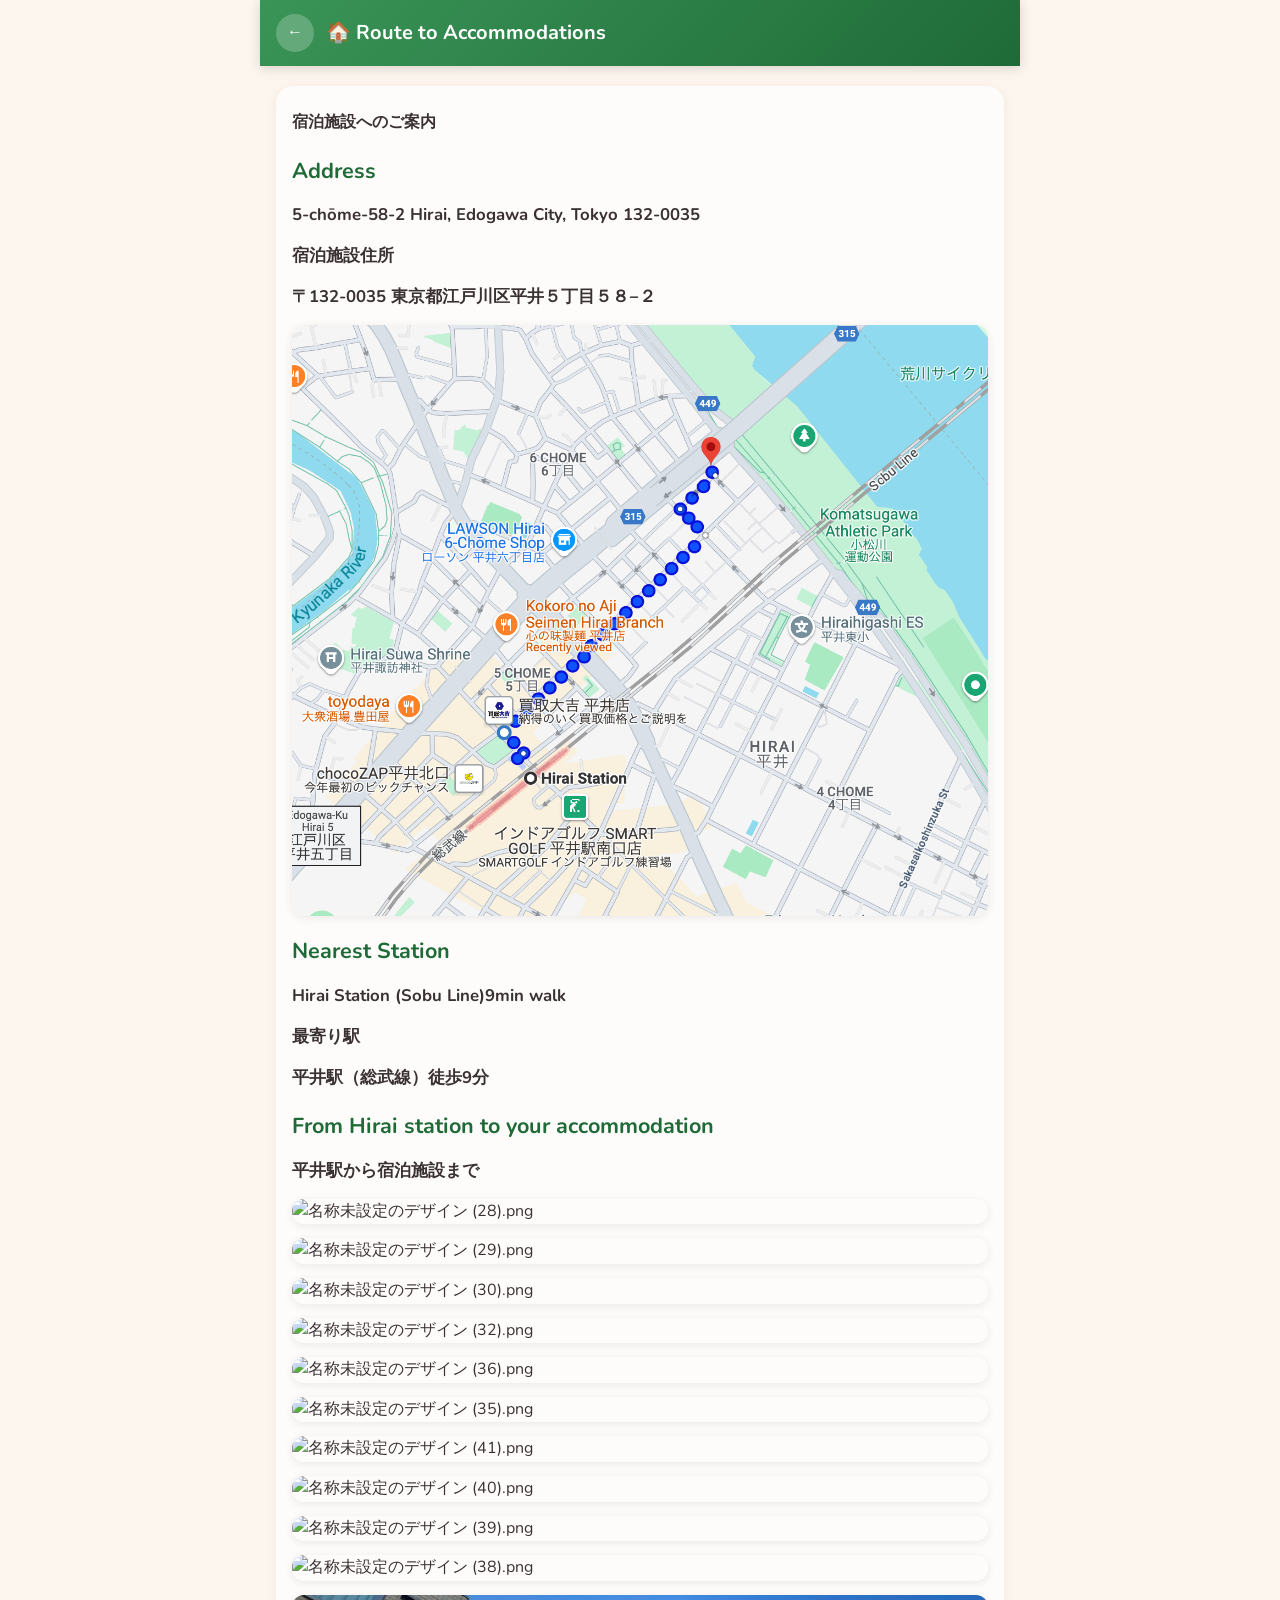
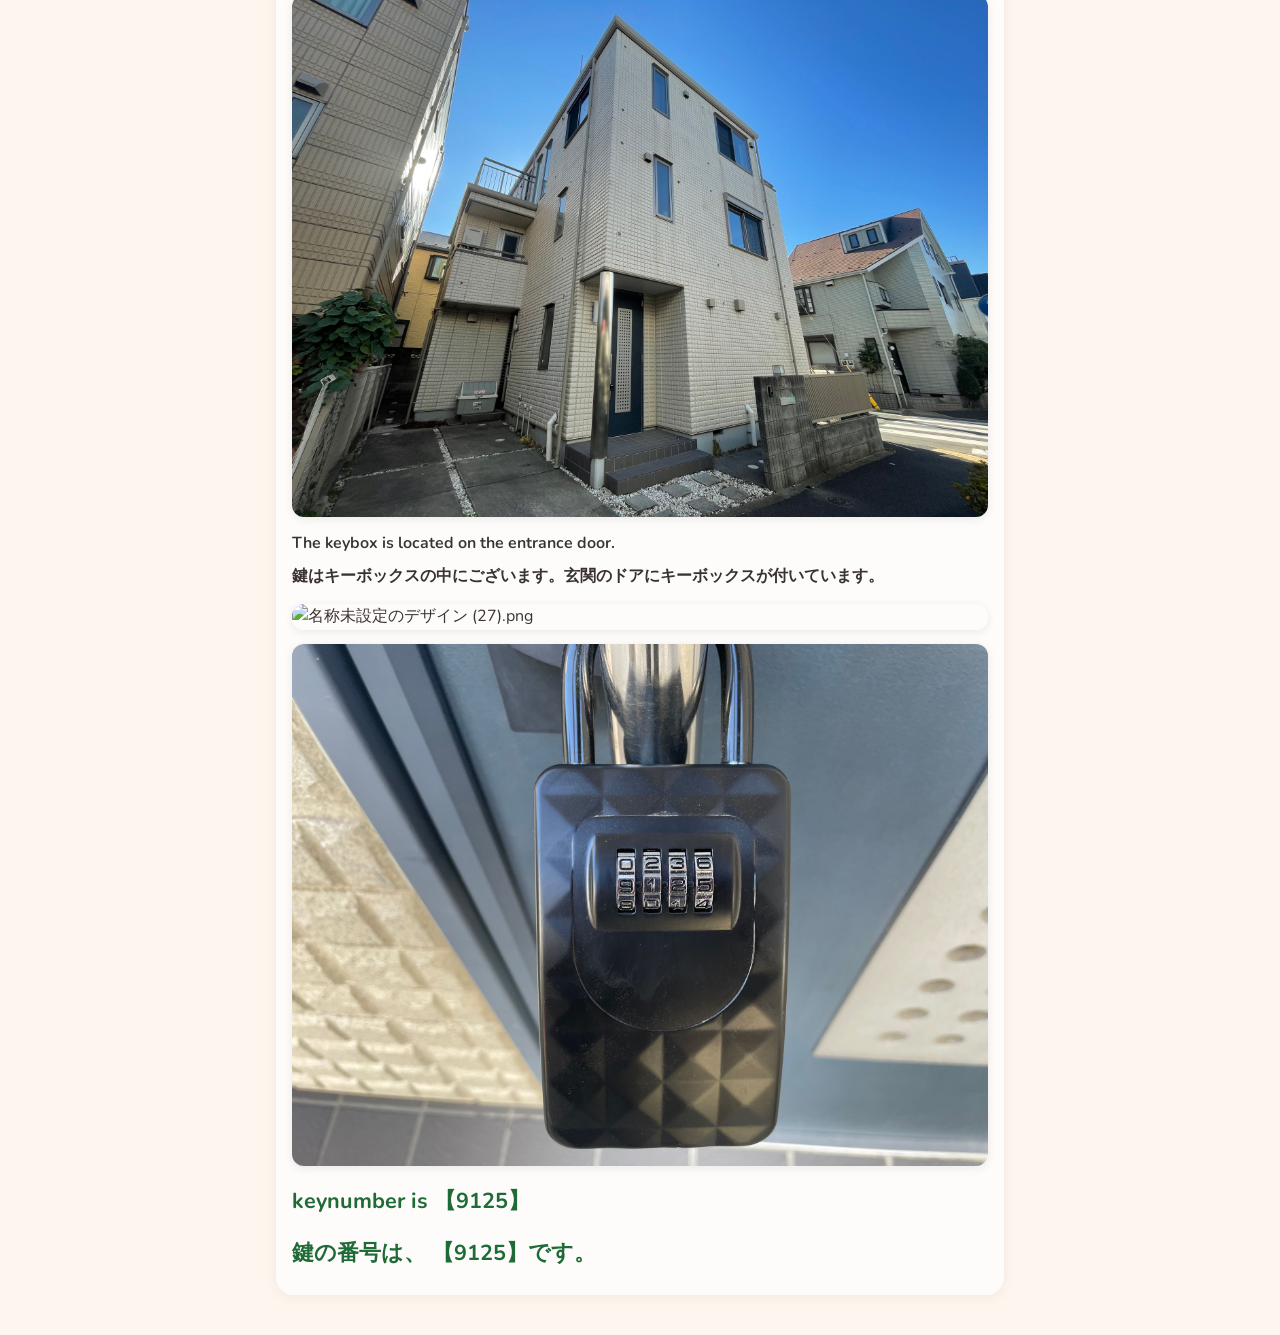
==== access/index.html @ 74f0327d "Fix generated manual site assets" ====
<!doctype html>
<html lang="en">
<head>
<meta charset="utf-8">
<meta name="viewport" content="width=device-width, initial-scale=1, viewport-fit=cover">
<meta name="theme-color" content="#fdf6ee">
<title>Route to Accommodations — Hirai 5-chōme
平井5丁目</title>
<link rel="preconnect" href="https://fonts.googleapis.com">
<link rel="preconnect" href="https://fonts.gstatic.com" crossorigin>
<link href="https://fonts.googleapis.com/css2?family=Nunito:wght@500;600;700;800;900&family=Pacifico&display=swap" rel="stylesheet">
<link rel="stylesheet" href="../assets/site.css">
</head>
<body>
<main>
<div class="top"><a class="back" href="../">←</a><h1>🏠 Route to Accommodations</h1></div><article class="content"><p>宿泊施設へのご案内</p>
<h3>Address</h3>
<h4>5-chōme-58-2 Hirai, Edogawa City, Tokyo 132-0035</h4>
<h4>宿泊施設住所</h4>
<h4>〒132-0035 東京都江戸川区平井５丁目５８−２</h4>
<figure><img src="../images/スクリーンショット_2025-01-16_9.47.20.png" alt="スクリーンショット 2025-01-16 9.47.20.png" loading="lazy"></figure>
<h3>Nearest Station</h3>
<h4>Hirai Station (Sobu Line)9min walk</h4>
<h4>最寄り駅</h4>
<h4>平井駅（総武線）徒歩9分</h4>
<h3>From Hirai station to your accommodation</h3>
<h4>平井駅から宿泊施設まで</h4>
<figure><img src="../images/名称未設定のデザイン_(28).png" alt="名称未設定のデザイン (28).png" loading="lazy"></figure>
<figure><img src="../images/名称未設定のデザイン_(29).png" alt="名称未設定のデザイン (29).png" loading="lazy"></figure>
<figure><img src="../images/名称未設定のデザイン_(30).png" alt="名称未設定のデザイン (30).png" loading="lazy"></figure>
<figure><img src="../images/名称未設定のデザイン_(32).png" alt="名称未設定のデザイン (32).png" loading="lazy"></figure>
<figure><img src="../images/名称未設定のデザイン_(36).png" alt="名称未設定のデザイン (36).png" loading="lazy"></figure>
<figure><img src="../images/名称未設定のデザイン_(35).png" alt="名称未設定のデザイン (35).png" loading="lazy"></figure>
<figure><img src="../images/名称未設定のデザイン_(41).png" alt="名称未設定のデザイン (41).png" loading="lazy"></figure>
<figure><img src="../images/名称未設定のデザイン_(40).png" alt="名称未設定のデザイン (40).png" loading="lazy"></figure>
<figure><img src="../images/名称未設定のデザイン_(39).png" alt="名称未設定のデザイン (39).png" loading="lazy"></figure>
<figure><img src="../images/名称未設定のデザイン_(38).png" alt="名称未設定のデザイン (38).png" loading="lazy"></figure>
<figure><img src="../images/d32db460-b2ef-4a7e-900a-2f5ff96d43b7.jpg" alt="d32db460-b2ef-4a7e-900a-2f5ff96d43b7.jpg" loading="lazy"></figure>
<p>The keybox is located on the entrance door.</p>
<p>鍵はキーボックスの中にございます。玄関のドアにキーボックスが付いています。</p>
<figure><img src="../images/名称未設定のデザイン_(27).png" alt="名称未設定のデザイン (27).png" loading="lazy"></figure>
<figure><img src="../images/a91fa7a5-d79e-462e-b444-6fe48a579fe3.jpg" alt="a91fa7a5-d79e-462e-b444-6fe48a579fe3.jpg" loading="lazy"></figure>
<h3>keynumber is 【9125】</h3>
<h3>鍵の番号は、 【9125】です。</h3></article>

</main>
</body>
</html>
---- assets/site.css ----
:root{--cream:#fdf6ee;--cream-deep:#f7ead5;--orange:#f0824a;--teal:#3a9457;--teal-dark:#1f6b38;--rose:#c17b7b;--text:#3a3232;--muted:#6b5a5a;--white:#fff;--shadow:0 8px 28px rgba(120,80,60,.14)}
*{box-sizing:border-box}body{margin:0;font-family:Nunito,-apple-system,BlinkMacSystemFont,sans-serif;background:var(--cream);color:var(--text);line-height:1.6}main{max-width:760px;margin:0 auto;padding:0 16px 40px}
.hero{text-align:center;padding:42px 8px 24px}.hero .mark{font-size:56px}.hero h1{font-family:Pacifico,cursive;font-weight:400;color:var(--teal-dark);font-size:clamp(2.1rem,8vw,3.2rem);line-height:1.1;margin:10px 0 8px;text-shadow:3px 3px 0 #d4eedd}.hero p{margin:0;color:var(--muted);font-weight:800}
.wifi{background:linear-gradient(135deg,var(--teal),var(--teal-dark));color:white;border-radius:22px;padding:18px;margin:8px 0 24px;box-shadow:var(--shadow)}.wifi strong{display:block;font-size:.8rem;opacity:.85}.wifi code{display:block;background:rgba(255,255,255,.16);padding:10px 12px;border-radius:12px;margin-top:8px;font-size:1rem;color:white;white-space:normal}
.grid{display:grid;grid-template-columns:repeat(2,minmax(0,1fr));gap:12px}.card{display:flex;gap:12px;align-items:center;text-decoration:none;color:var(--text);background:rgba(255,255,255,.88);border:1px solid rgba(240,130,74,.2);border-radius:16px;padding:16px;box-shadow:0 3px 12px rgba(120,80,60,.08)}.card .icon{font-size:26px}.card b{display:block}.card span{display:block;color:var(--muted);font-size:.86rem;font-weight:800}
.top{position:sticky;top:0;background:linear-gradient(135deg,var(--teal),var(--teal-dark));color:white;margin:0 -16px 20px;padding:14px 16px;display:flex;align-items:center;gap:12px;box-shadow:0 2px 12px rgba(0,0,0,.15);z-index:5}.back{color:white;text-decoration:none;background:rgba(255,255,255,.22);width:38px;height:38px;border-radius:50%;display:grid;place-items:center;font-weight:900}.top h1{font-size:1.25rem;margin:0;line-height:1.2}
.content{background:rgba(255,255,255,.74);border-radius:18px;padding:16px;box-shadow:0 2px 12px rgba(120,80,60,.08)}h3{font-size:1.35rem;color:var(--teal-dark);margin:18px 0 8px}h4,h5{font-size:1.05rem;margin:14px 0 6px;color:var(--text)}p{margin:8px 0;font-weight:650}ul{padding-left:1.2rem}li{margin:6px 0}figure{margin:14px 0}img{width:100%;height:auto;border-radius:12px;display:block;box-shadow:0 2px 10px rgba(0,0,0,.08)}code{font-family:ui-monospace,SFMono-Regular,Menlo,monospace;background:#f7ead5;border-radius:6px;padding:2px 5px}
.note{background:#fff7ed;border-left:5px solid var(--orange);border-radius:12px;padding:12px 14px;margin:18px 0;font-weight:800}
@media(max-width:560px){.grid{grid-template-columns:1fr}.hero{padding-top:34px}.card{padding:14px}}
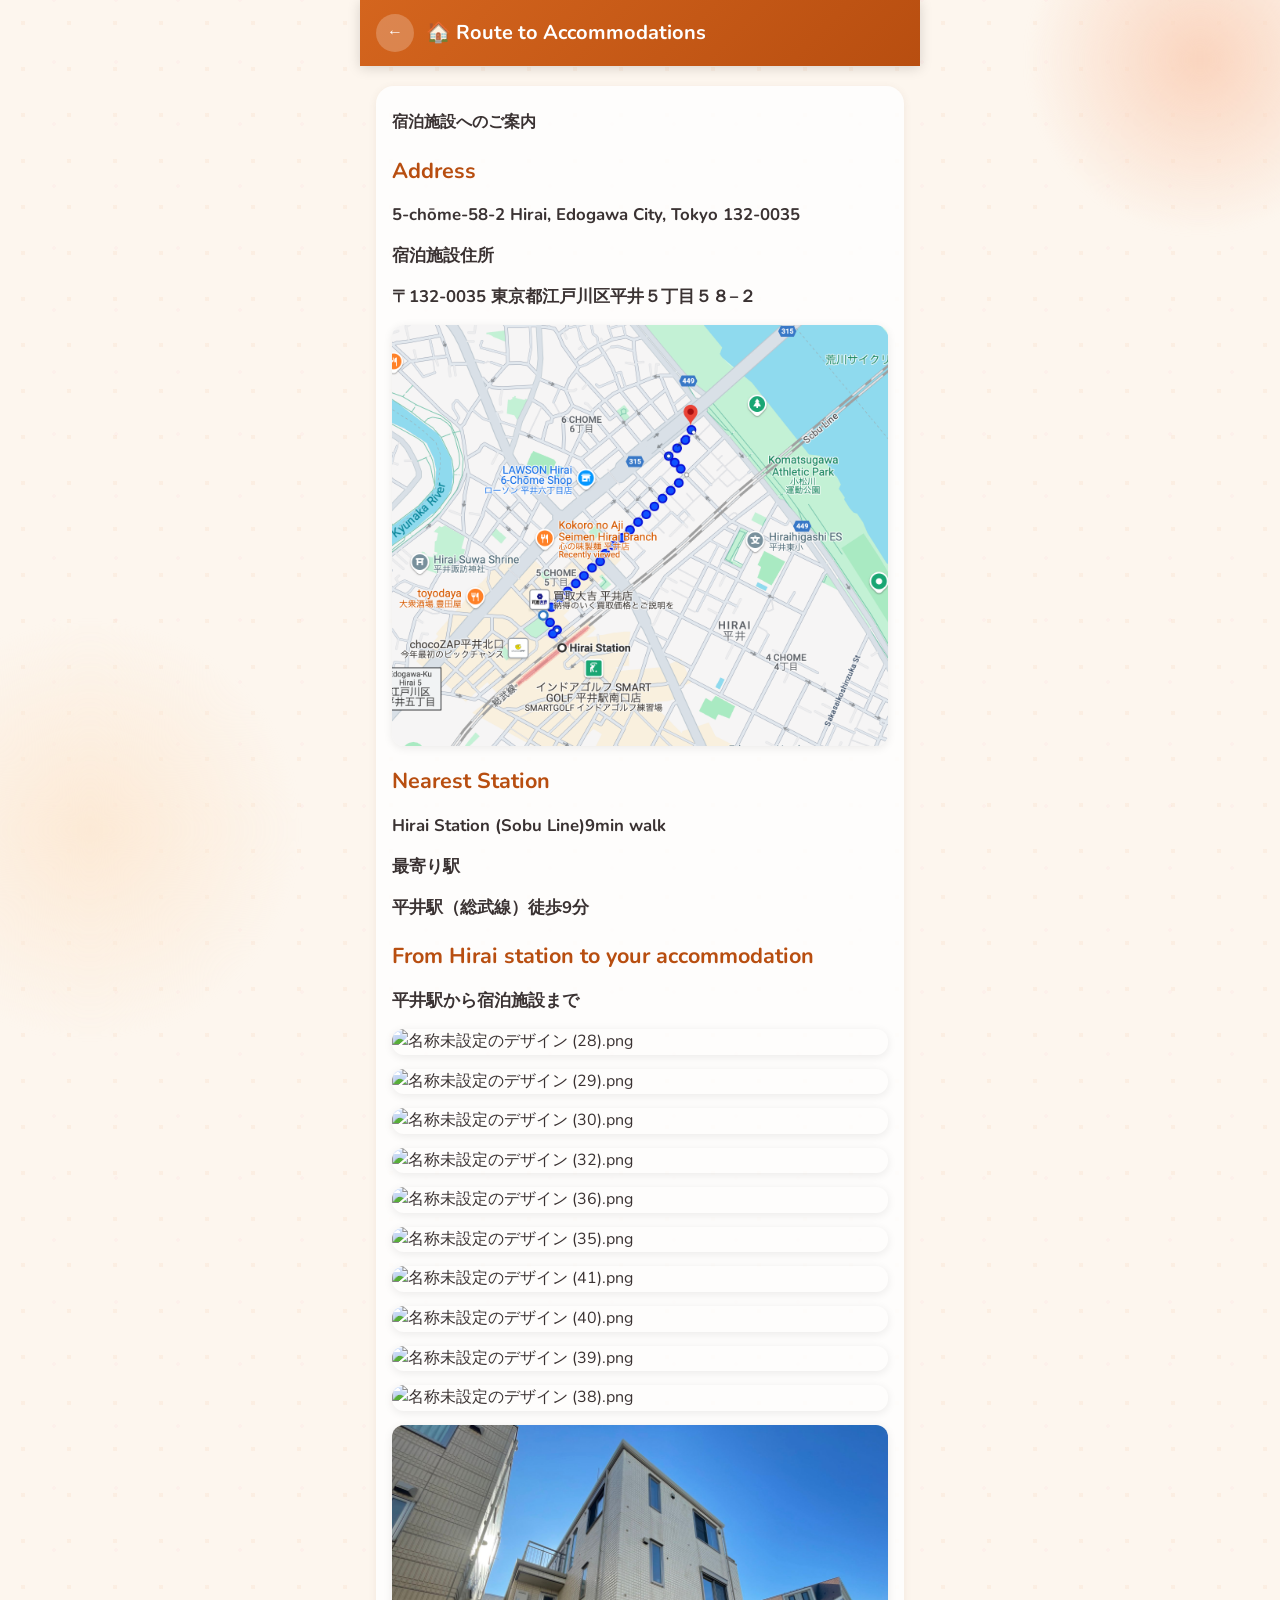
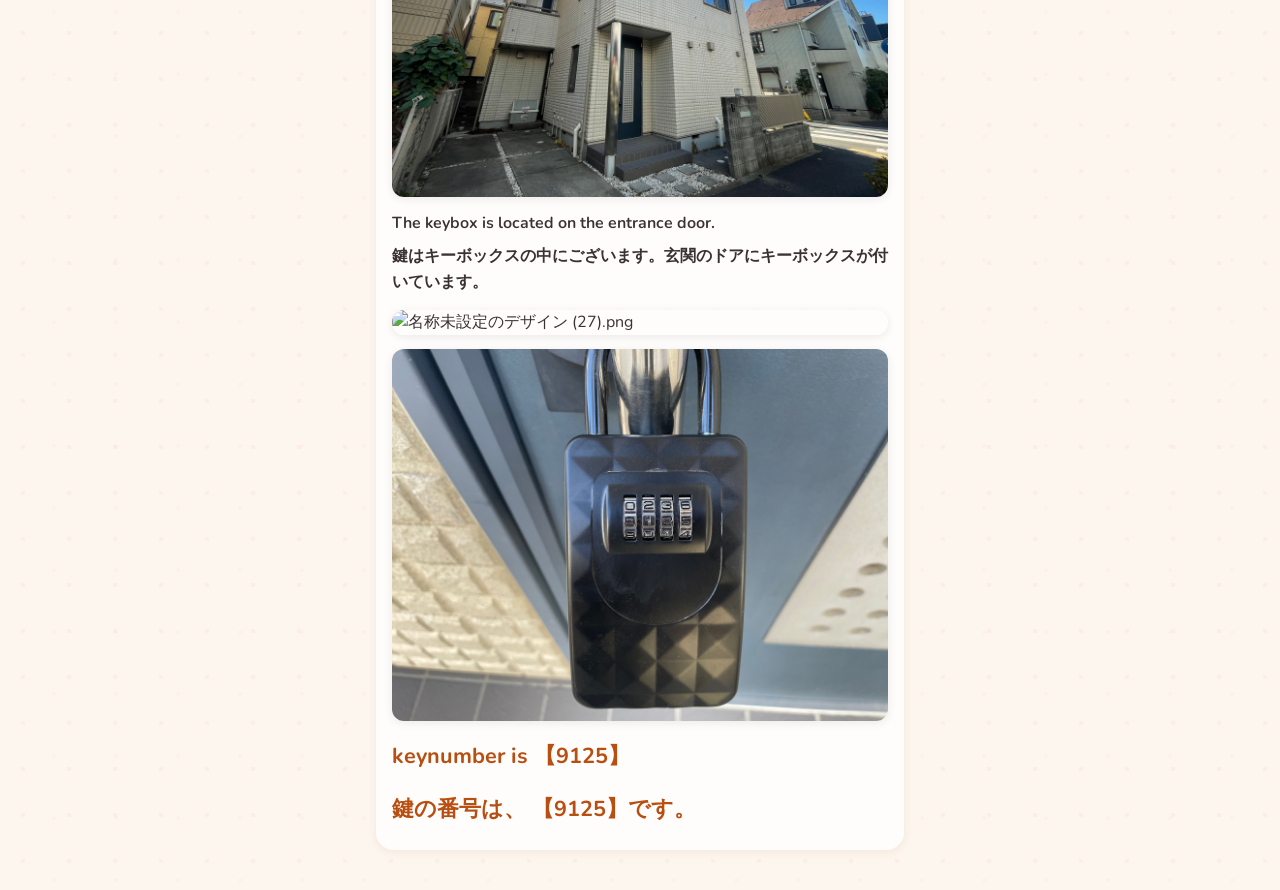
==== commit aa988ca5: "Add Cute Pack shared animations for hirai-5chome-5" ====
--- a/access/index.html
+++ b/access/index.html
@@ -10,6 +10,8 @@
 <link rel="preconnect" href="https://fonts.gstatic.com" crossorigin>
 <link href="https://fonts.googleapis.com/css2?family=Nunito:wght@500;600;700;800;900&family=Pacifico&display=swap" rel="stylesheet">
 <link rel="stylesheet" href="../assets/site.css">
+  <link rel="stylesheet" href="../assets/cute-pack.css">
+  <style id="cute-pack-theme">:root{--cp-chip-a:#fff3e8;--cp-chip-b:#fdeef4;--cp-hover-shadow:rgba(220,140,90,.18);--cp-dot-1:rgba(240,170,120,.10);}</style>
 </head>
 <body>
 <main>
@@ -44,5 +46,6 @@
 <h3>鍵の番号は、 【9125】です。</h3></article>
 
 </main>
+  <script src="../assets/cute-pack.js" defer></script>
 </body>
 </html>
--- a/assets/site.css
+++ b/assets/site.css
@@ -1,10 +1,10 @@
 
-:root{--cream:#fdf6ee;--cream-deep:#f7ead5;--orange:#f0824a;--teal:#3a9457;--teal-dark:#1f6b38;--rose:#c17b7b;--text:#3a3232;--muted:#6b5a5a;--white:#fff;--shadow:0 8px 28px rgba(120,80,60,.14)}
-*{box-sizing:border-box}body{margin:0;font-family:Nunito,-apple-system,BlinkMacSystemFont,sans-serif;background:var(--cream);color:var(--text);line-height:1.6}main{max-width:760px;margin:0 auto;padding:0 16px 40px}
-.hero{text-align:center;padding:42px 8px 24px}.hero .mark{font-size:56px}.hero h1{font-family:Pacifico,cursive;font-weight:400;color:var(--teal-dark);font-size:clamp(2.1rem,8vw,3.2rem);line-height:1.1;margin:10px 0 8px;text-shadow:3px 3px 0 #d4eedd}.hero p{margin:0;color:var(--muted);font-weight:800}
-.wifi{background:linear-gradient(135deg,var(--teal),var(--teal-dark));color:white;border-radius:22px;padding:18px;margin:8px 0 24px;box-shadow:var(--shadow)}.wifi strong{display:block;font-size:.8rem;opacity:.85}.wifi code{display:block;background:rgba(255,255,255,.16);padding:10px 12px;border-radius:12px;margin-top:8px;font-size:1rem;color:white;white-space:normal}
-.grid{display:grid;grid-template-columns:repeat(2,minmax(0,1fr));gap:12px}.card{display:flex;gap:12px;align-items:center;text-decoration:none;color:var(--text);background:rgba(255,255,255,.88);border:1px solid rgba(240,130,74,.2);border-radius:16px;padding:16px;box-shadow:0 3px 12px rgba(120,80,60,.08)}.card .icon{font-size:26px}.card b{display:block}.card span{display:block;color:var(--muted);font-size:.86rem;font-weight:800}
-.top{position:sticky;top:0;background:linear-gradient(135deg,var(--teal),var(--teal-dark));color:white;margin:0 -16px 20px;padding:14px 16px;display:flex;align-items:center;gap:12px;box-shadow:0 2px 12px rgba(0,0,0,.15);z-index:5}.back{color:white;text-decoration:none;background:rgba(255,255,255,.22);width:38px;height:38px;border-radius:50%;display:grid;place-items:center;font-weight:900}.top h1{font-size:1.25rem;margin:0;line-height:1.2}
-.content{background:rgba(255,255,255,.74);border-radius:18px;padding:16px;box-shadow:0 2px 12px rgba(120,80,60,.08)}h3{font-size:1.35rem;color:var(--teal-dark);margin:18px 0 8px}h4,h5{font-size:1.05rem;margin:14px 0 6px;color:var(--text)}p{margin:8px 0;font-weight:650}ul{padding-left:1.2rem}li{margin:6px 0}figure{margin:14px 0}img{width:100%;height:auto;border-radius:12px;display:block;box-shadow:0 2px 10px rgba(0,0,0,.08)}code{font-family:ui-monospace,SFMono-Regular,Menlo,monospace;background:#f7ead5;border-radius:6px;padding:2px 5px}
-.note{background:#fff7ed;border-left:5px solid var(--orange);border-radius:12px;padding:12px 14px;margin:18px 0;font-weight:800}
-@media(max-width:560px){.grid{grid-template-columns:1fr}.hero{padding-top:34px}.card{padding:14px}}
+:root{--cream:#fdf6ee;--cream-deep:#f7ead5;--orange:#f0824a;--orange-light:#fad4be;--orange-soft:#fce7d5;--teal:#d4651e;--teal-dark:#b84e10;--teal-soft:#fce9d5;--dusty-rose:#c17b7b;--dusty-rose-soft:#f7e5e5;--green-dark:#3a6b52;--green-soft:#dbe8df;--text:#3a3232;--muted:#6b5a5a;--soft:#9a8585;--white:#fff;--shadow-sm:0 2px 8px rgba(120,80,60,.09);--shadow-md:0 4px 18px rgba(120,80,60,.12);--shadow-hover:0 14px 38px rgba(120,80,60,.22);--ease-pop:cubic-bezier(.34,1.56,.64,1)}
+*{box-sizing:border-box}body{margin:0;font-family:Nunito,-apple-system,BlinkMacSystemFont,sans-serif;background:var(--cream);color:var(--text);line-height:1.6;min-height:100vh;overflow-x:hidden}body:before,body:after{content:"";position:fixed;border-radius:50%;pointer-events:none;z-index:0;filter:blur(4px)}body:before{top:-120px;right:-100px;width:360px;height:360px;background:radial-gradient(circle,var(--orange-light) 0%,transparent 68%)}body:after{bottom:-140px;left:-120px;width:420px;height:420px;background:radial-gradient(circle,var(--teal-soft) 0%,transparent 70%)}main{position:relative;max-width:560px;margin:0 auto;padding:0 0 40px;z-index:1}
+.hero{text-align:center;padding:54px 24px 28px}.hero .mark{display:inline-block;font-size:68px;line-height:1;margin-bottom:10px;filter:drop-shadow(0 8px 14px rgba(240,130,74,.25));animation:floatHouse 3.5s ease-in-out infinite}.hero h1{font-family:Pacifico,cursive;font-weight:400;color:var(--teal-dark);font-size:clamp(2rem,7vw,3rem);line-height:1.15;margin:0 0 8px;text-shadow:3px 3px 0 var(--teal-soft);letter-spacing:.01em}.hero p{display:inline-flex;align-items:center;gap:6px;margin:4px 0 0;padding:5px 14px;border-radius:999px;background:rgba(255,255,255,.7);color:var(--muted);font-size:.76rem;font-weight:800;letter-spacing:.05em;border:1px solid rgba(240,130,74,.18)}
+@keyframes floatHouse{0%,100%{transform:translateY(0) rotate(-2deg)}50%{transform:translateY(-7px) rotate(2deg)}}@keyframes popIn{from{opacity:0;transform:scale(.88) translateY(10px)}to{opacity:1;transform:scale(1) translateY(0)}}
+.wifi{margin:8px 16px 28px;background:linear-gradient(135deg,var(--teal) 0%,var(--teal-dark) 100%);color:white;border-radius:28px;padding:18px;box-shadow:var(--shadow-md);position:relative;overflow:hidden}.wifi:before{content:"📶";position:absolute;right:-6px;top:-10px;font-size:84px;opacity:.10;transform:rotate(-12deg)}.wifi strong{display:block;font-size:.72rem;font-weight:900;letter-spacing:.15em;text-transform:uppercase;color:rgba(255,255,255,.8)}.wifi code{display:block;background:rgba(255,255,255,.14);border:1px solid rgba(255,255,255,.22);padding:10px 14px;border-radius:16px;margin-top:10px;font-size:.98rem;font-weight:800;color:white;white-space:normal}
+.menu{padding:0 16px}.menu-group{margin-bottom:18px}.menu-group-head{display:flex;align-items:baseline;gap:10px;margin:0 4px 12px}.menu-group-title{font-family:Pacifico,cursive;font-weight:400;font-size:1.1rem;color:var(--orange);letter-spacing:.02em}.menu-group-line{flex:1;height:2px;background:linear-gradient(to right,var(--orange-light),transparent);border-radius:2px}.btn-grid{display:grid;grid-template-columns:1fr 1fr;gap:12px}.pl-btn{background:var(--white);border-radius:22px;padding:18px 12px 16px;display:flex;flex-direction:column;align-items:center;gap:8px;text-decoration:none;color:var(--text);box-shadow:var(--shadow-sm);border:1.5px solid transparent;transition:transform .22s var(--ease-pop),box-shadow .22s ease,border-color .2s ease;animation:popIn .4s var(--ease-pop) both;position:relative;overflow:hidden}.pl-btn:before{content:"";position:absolute;top:0;left:0;right:0;height:3px;background:var(--btn-accent,var(--orange));opacity:0;transition:opacity .2s}.pl-btn:hover,.pl-btn:focus-visible{transform:translateY(-4px);box-shadow:var(--shadow-hover);border-color:var(--btn-accent,var(--orange));outline:none}.pl-btn:hover:before,.pl-btn:focus-visible:before{opacity:1}.pl-icon-wrap{width:52px;height:52px;border-radius:50%;display:flex;align-items:center;justify-content:center;background:var(--btn-tint,var(--orange-soft));transition:transform .3s var(--ease-pop)}.pl-btn:hover .pl-icon-wrap{transform:scale(1.08) rotate(-5deg)}.pl-icon{font-size:1.8rem;line-height:1;filter:drop-shadow(0 2px 3px rgba(0,0,0,.08))}.pl-en{font-size:.8rem;font-weight:800;text-transform:uppercase;letter-spacing:.04em;color:var(--btn-accent,var(--orange));text-align:center;line-height:1.2}.pl-ja{font-size:.7rem;font-weight:700;color:var(--muted);text-align:center;line-height:1.35}.pl-btn:nth-of-type(1){--btn-accent:var(--orange);--btn-tint:var(--orange-soft);animation-delay:.05s}.pl-btn:nth-of-type(2){--btn-accent:var(--teal-dark);--btn-tint:var(--teal-soft);animation-delay:.1s}.pl-btn:nth-of-type(3){--btn-accent:var(--dusty-rose);--btn-tint:var(--dusty-rose-soft);animation-delay:.15s}.pl-btn:nth-of-type(4){--btn-accent:var(--green-dark);--btn-tint:var(--green-soft);animation-delay:.2s}
+.top{position:sticky;top:0;background:linear-gradient(135deg,var(--teal),var(--teal-dark));color:white;margin:0 0 20px;padding:14px 16px;display:flex;align-items:center;gap:12px;box-shadow:0 2px 12px rgba(0,0,0,.15);z-index:5}.back{color:white;text-decoration:none;background:rgba(255,255,255,.22);width:38px;height:38px;border-radius:50%;display:grid;place-items:center;font-weight:900;flex-shrink:0}.top h1{font-size:1.25rem;margin:0;line-height:1.2}
+.content{margin:0 16px;background:rgba(255,255,255,.82);border-radius:18px;padding:16px;box-shadow:var(--shadow-sm)}h3{font-size:1.35rem;color:var(--teal-dark);margin:18px 0 8px}h4,h5{font-size:1.05rem;margin:14px 0 6px;color:var(--text)}p{margin:8px 0;font-weight:650}ul{padding-left:1.2rem}li{margin:6px 0}figure{margin:14px 0}img{width:100%;height:auto;border-radius:12px;display:block;box-shadow:0 2px 10px rgba(0,0,0,.08)}code{font-family:ui-monospace,SFMono-Regular,Menlo,monospace;background:#f7ead5;border-radius:6px;padding:2px 5px}.note{background:#fff7ed;border-left:5px solid var(--orange);border-radius:12px;padding:12px 14px;margin:18px 0;font-weight:800}
+@media(max-width:420px){.btn-grid{grid-template-columns:1fr}.hero{padding-top:42px}.pl-btn{padding:16px 12px}}
--- a/assets/cute-pack.css
+++ b/assets/cute-pack.css
@@ -0,0 +1,169 @@
+/* ==== Cute Pack: shared lightweight decorations (no deps) ==== */
+:root {
+  --cp-chip-a: #eaf6ff;
+  --cp-chip-b: #fdf1f7;
+  --cp-hover-shadow: rgba(80, 140, 200, .18);
+  --cp-dot-1: rgba(140, 190, 240, .10);
+  --cp-dot-2: rgba(255, 170, 200, .08);
+  --cp-sparkle: #ffb6d1;
+}
+
+@media (prefers-reduced-motion: no-preference) {
+  .hero-house,
+  .hero .mark,
+  header.hero .mark,
+  body:not(.cp-emergency) .top-emoji {
+    display: inline-block;
+    animation: cp-bob 3s ease-in-out infinite;
+    will-change: transform;
+  }
+
+  @keyframes cp-bob {
+    0%, 100% { transform: translateY(0) rotate(-2deg); }
+    50% { transform: translateY(-8px) rotate(2deg); }
+  }
+
+  .pl-icon {
+    display: inline-block;
+    animation: cp-wiggle 4s ease-in-out infinite;
+    will-change: transform;
+  }
+
+  .pl-btn:nth-child(2) .pl-icon { animation-delay: .6s; }
+  .pl-btn:nth-child(3) .pl-icon { animation-delay: 1.2s; }
+  .pl-btn:nth-child(4) .pl-icon { animation-delay: 1.8s; }
+
+  @keyframes cp-wiggle {
+    0%, 88%, 100% { transform: rotate(0); }
+    90% { transform: rotate(-8deg) scale(1.08); }
+    94% { transform: rotate(8deg) scale(1.08); }
+    98% { transform: rotate(-4deg); }
+  }
+
+  .wifi-card,
+  .wifi {
+    position: relative;
+    overflow: hidden;
+  }
+
+  .wifi-card::after,
+  .wifi::after {
+    content: '';
+    position: absolute;
+    top: 0;
+    left: -80%;
+    width: 50%;
+    height: 100%;
+    background: linear-gradient(105deg, transparent, rgba(255,255,255,.35), transparent);
+    animation: cp-shine 5s ease-in-out infinite;
+    pointer-events: none;
+  }
+
+  @keyframes cp-shine {
+    0%, 70% { transform: translateX(0); opacity: 1; }
+    85%, 100% { transform: translateX(420%); opacity: 1; }
+  }
+
+  .cp-reveal {
+    opacity: 0;
+    transform: translateY(14px) scale(.98);
+    transition: opacity .5s ease, transform .5s cubic-bezier(.34, 1.56, .64, 1);
+  }
+
+  .cp-reveal.cp-in {
+    opacity: 1;
+    transform: none;
+  }
+
+  .chat-avatar {
+    animation: cp-hop 6s ease-in-out infinite;
+    will-change: transform;
+  }
+
+  @keyframes cp-hop {
+    0%, 92%, 100% { transform: translateY(0); }
+    94% { transform: translateY(-5px); }
+    97% { transform: translateY(0); }
+    98.5% { transform: translateY(-2px); }
+  }
+}
+
+@media (prefers-reduced-motion: reduce) {
+  .hero-house,
+  .hero .mark,
+  header.hero .mark,
+  .top-emoji,
+  .pl-icon,
+  .chat-avatar,
+  .wifi-card::after,
+  .wifi::after {
+    animation: none !important;
+  }
+
+  .cp-reveal,
+  .cp-reveal.cp-in {
+    opacity: 1 !important;
+    transform: none !important;
+    transition: none !important;
+  }
+}
+
+.pl-btn,
+.chip,
+.em-btn,
+.lang-btn,
+.back-btn,
+.back-footer a,
+.maps-btn,
+.map-link,
+.wifi-row,
+.qr-toggle,
+.send-btn {
+  transition: transform .15s cubic-bezier(.34, 1.56, .64, 1), box-shadow .15s;
+}
+
+.pl-btn:active,
+.chip:active,
+.em-btn:active,
+.lang-btn:active,
+.back-btn:active,
+.back-footer a:active,
+.maps-btn:active,
+.map-link:active,
+.wifi-row:active,
+.qr-toggle:active,
+.send-btn:active {
+  transform: scale(.94);
+}
+
+.pl-btn:hover,
+.back-footer a:hover,
+.maps-btn:hover,
+.map-link:hover,
+.wifi-row:hover,
+.qr-toggle:hover {
+  transform: translateY(-3px) scale(1.02);
+  box-shadow: 0 10px 24px var(--cp-hover-shadow);
+}
+
+.pl-icon-wrap {
+  background: linear-gradient(135deg, var(--cp-chip-a), var(--cp-chip-b)) !important;
+  border-radius: 50%;
+  box-shadow: inset 0 0 0 3px #fff, 0 3px 8px rgba(120, 160, 220, .15);
+}
+
+body {
+  background-image:
+    radial-gradient(var(--cp-dot-1) 2.5px, transparent 2.5px),
+    radial-gradient(var(--cp-dot-2) 2px, transparent 2px);
+  background-size: 46px 46px, 62px 62px;
+  background-position: 0 0, 23px 31px;
+}
+
+.menu-group-title::after {
+  content: ' ✦';
+  font-size: .7em;
+  color: var(--cp-sparkle);
+  vertical-align: super;
+}
+/* ==== /Cute Pack ==== */
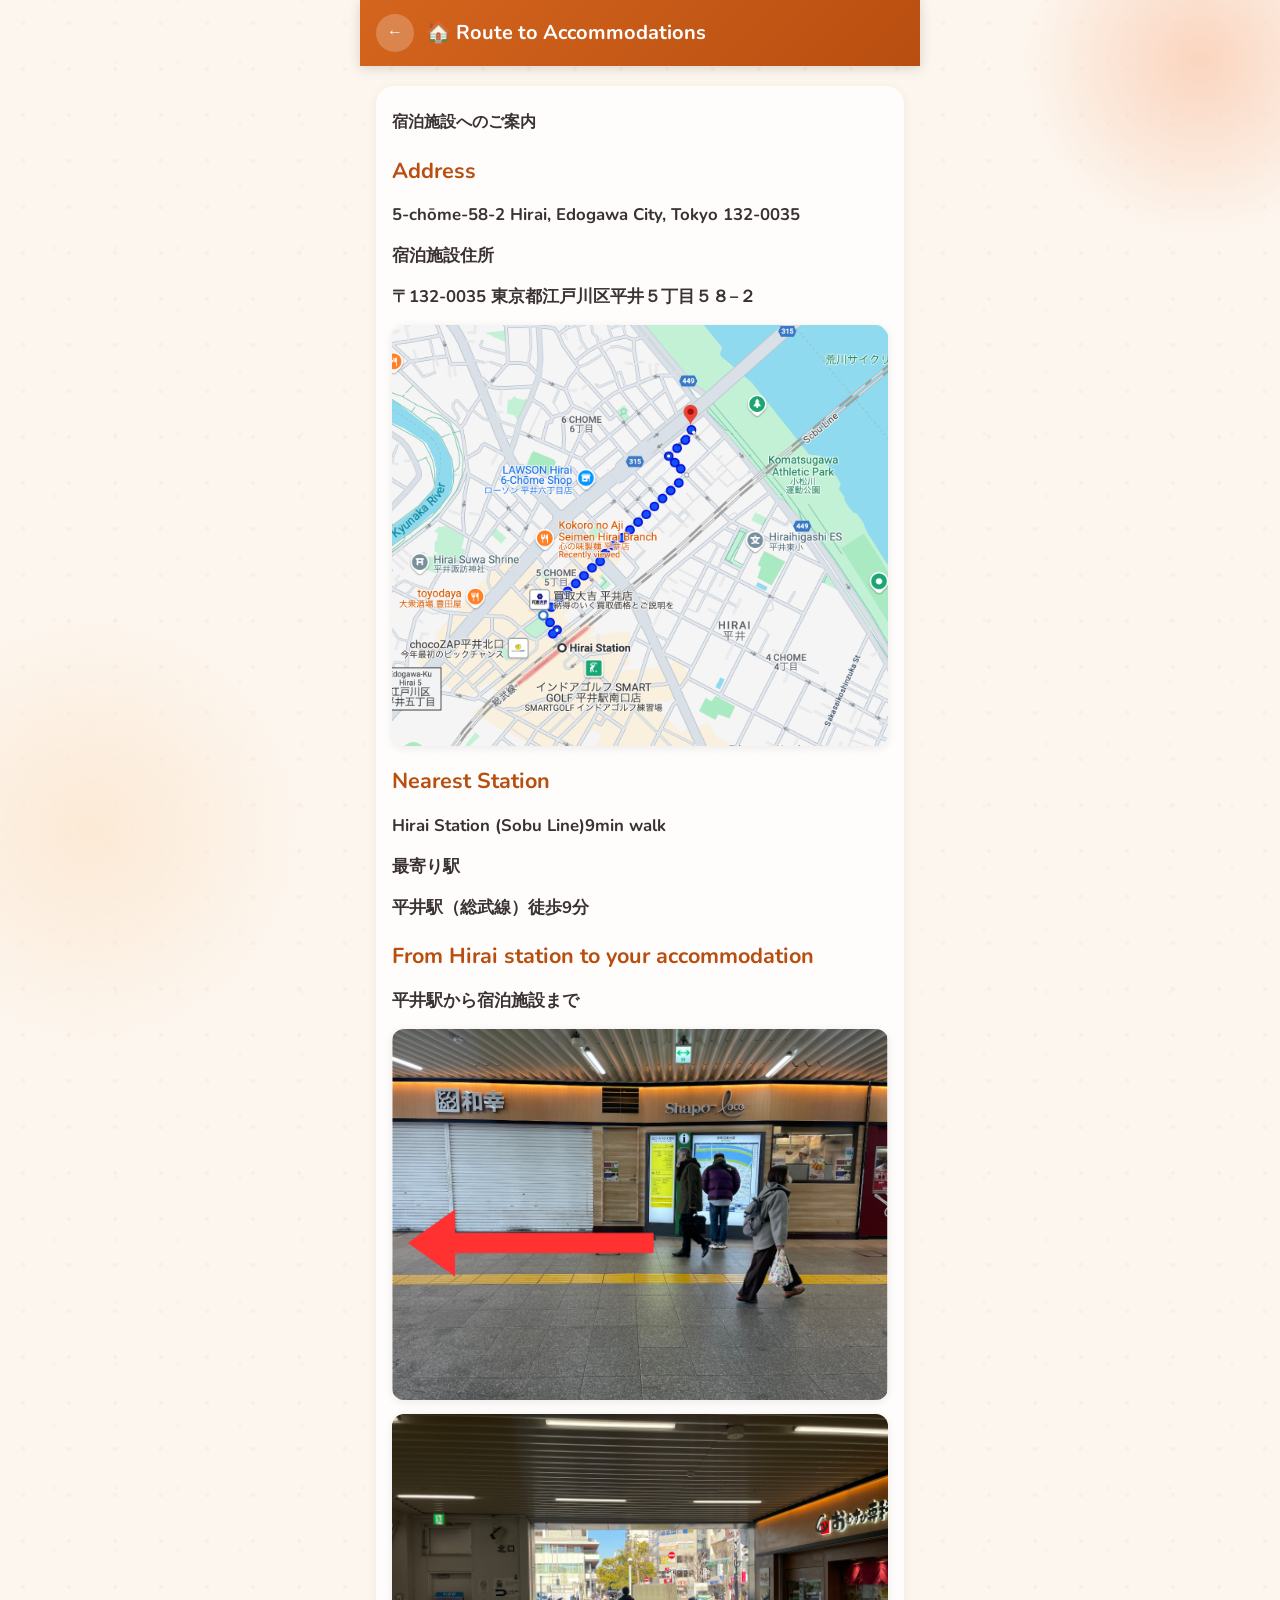
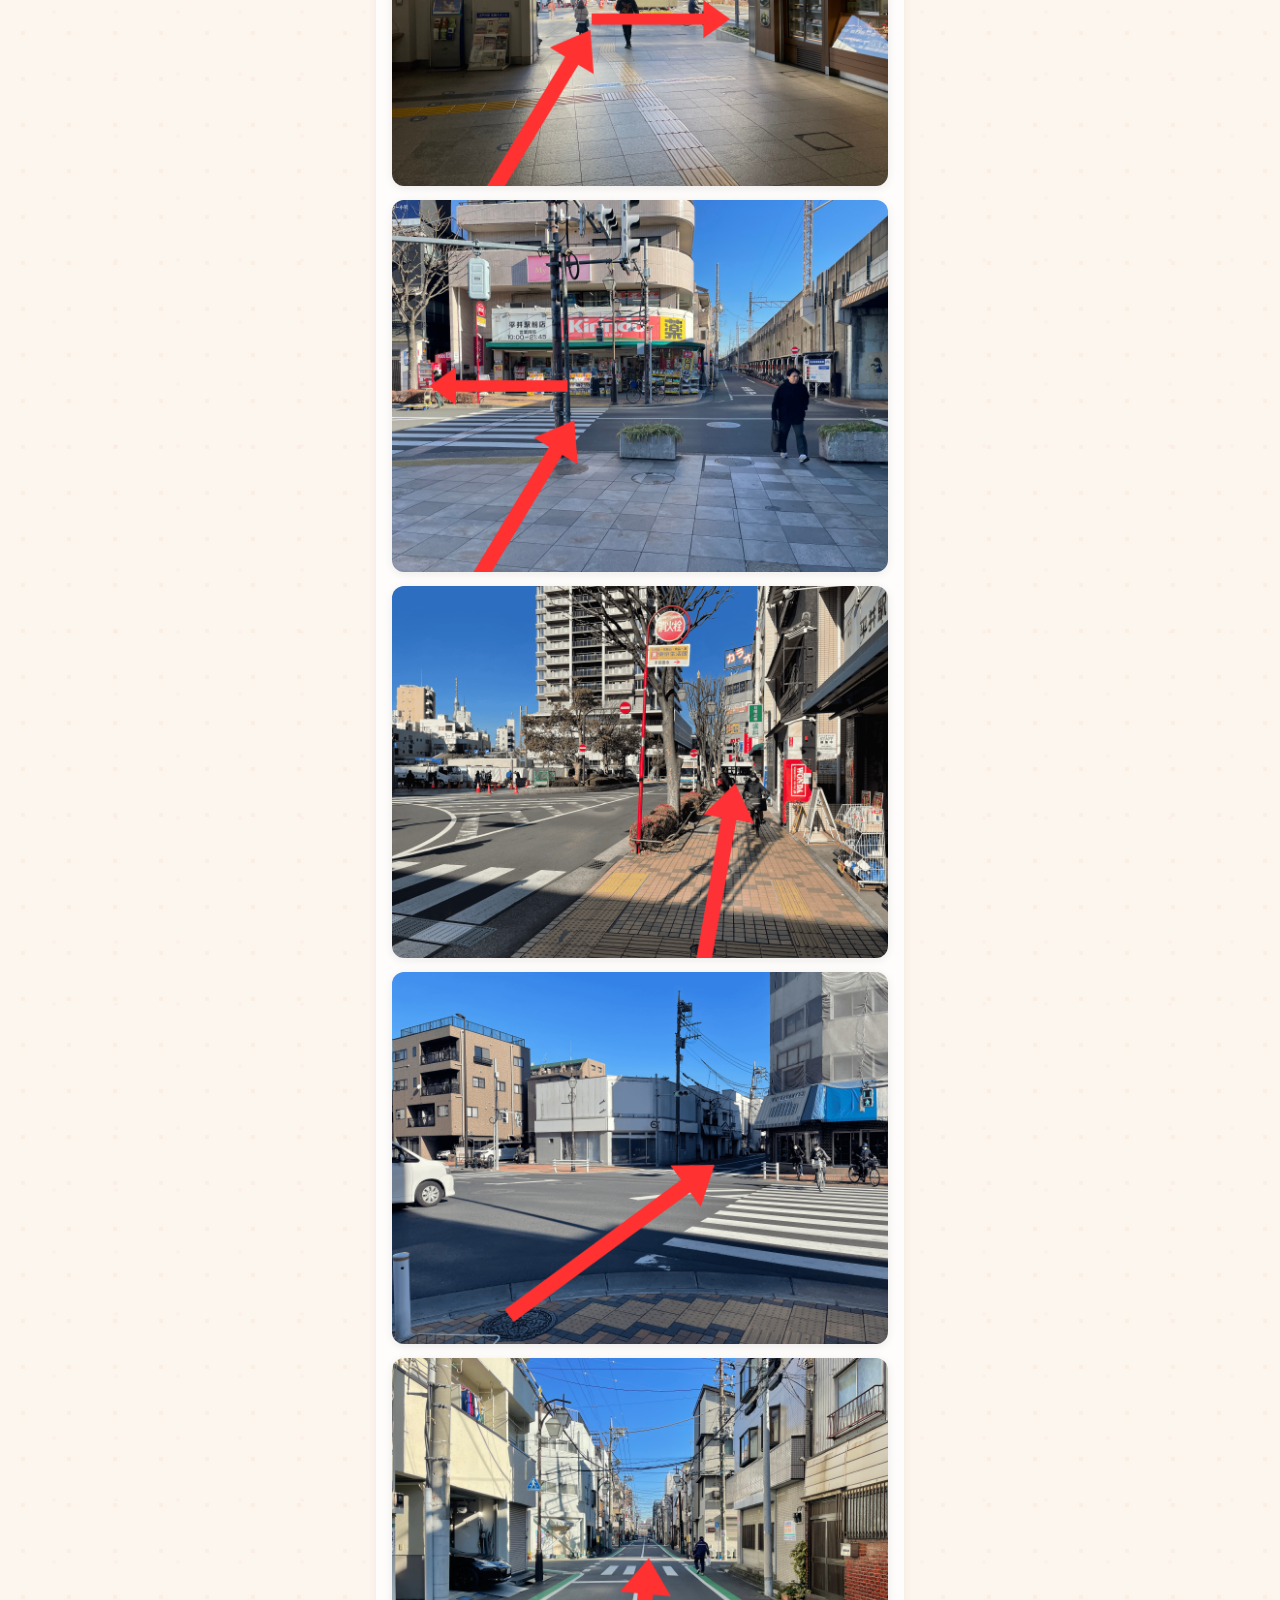
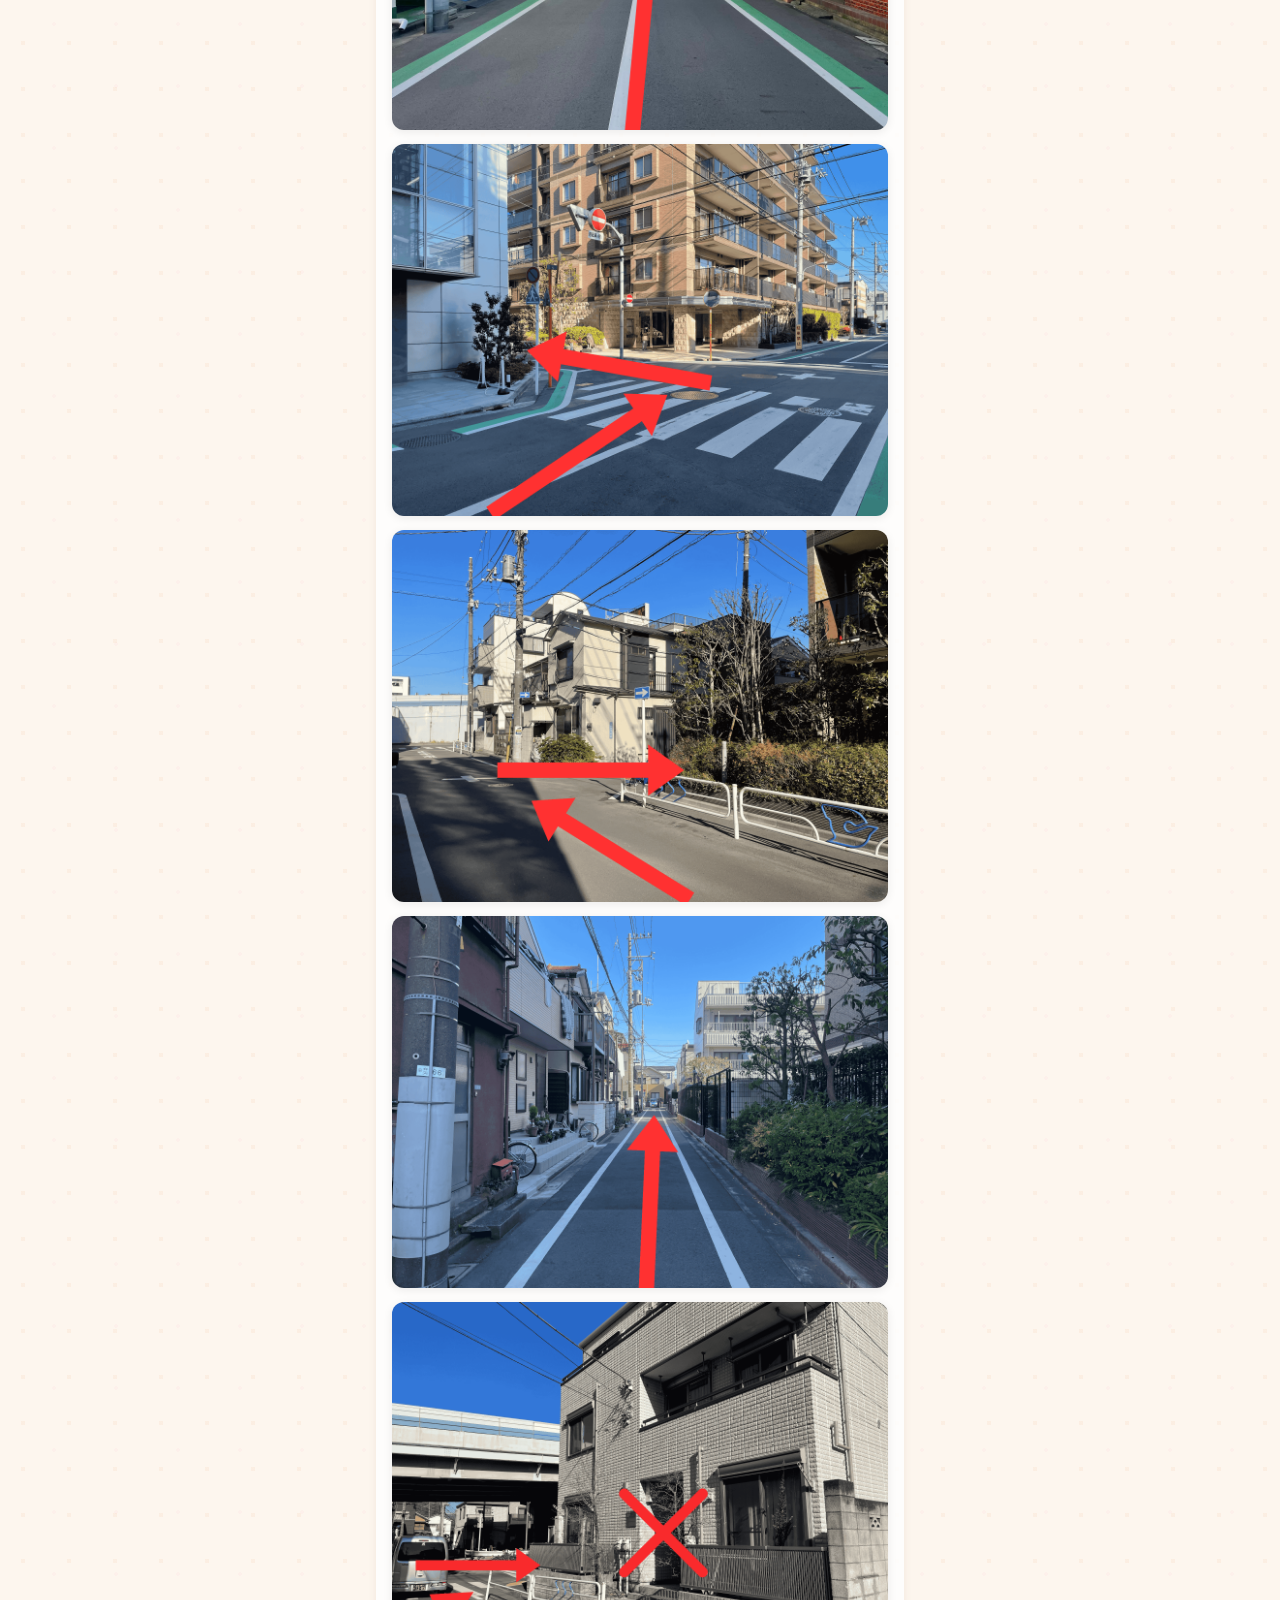
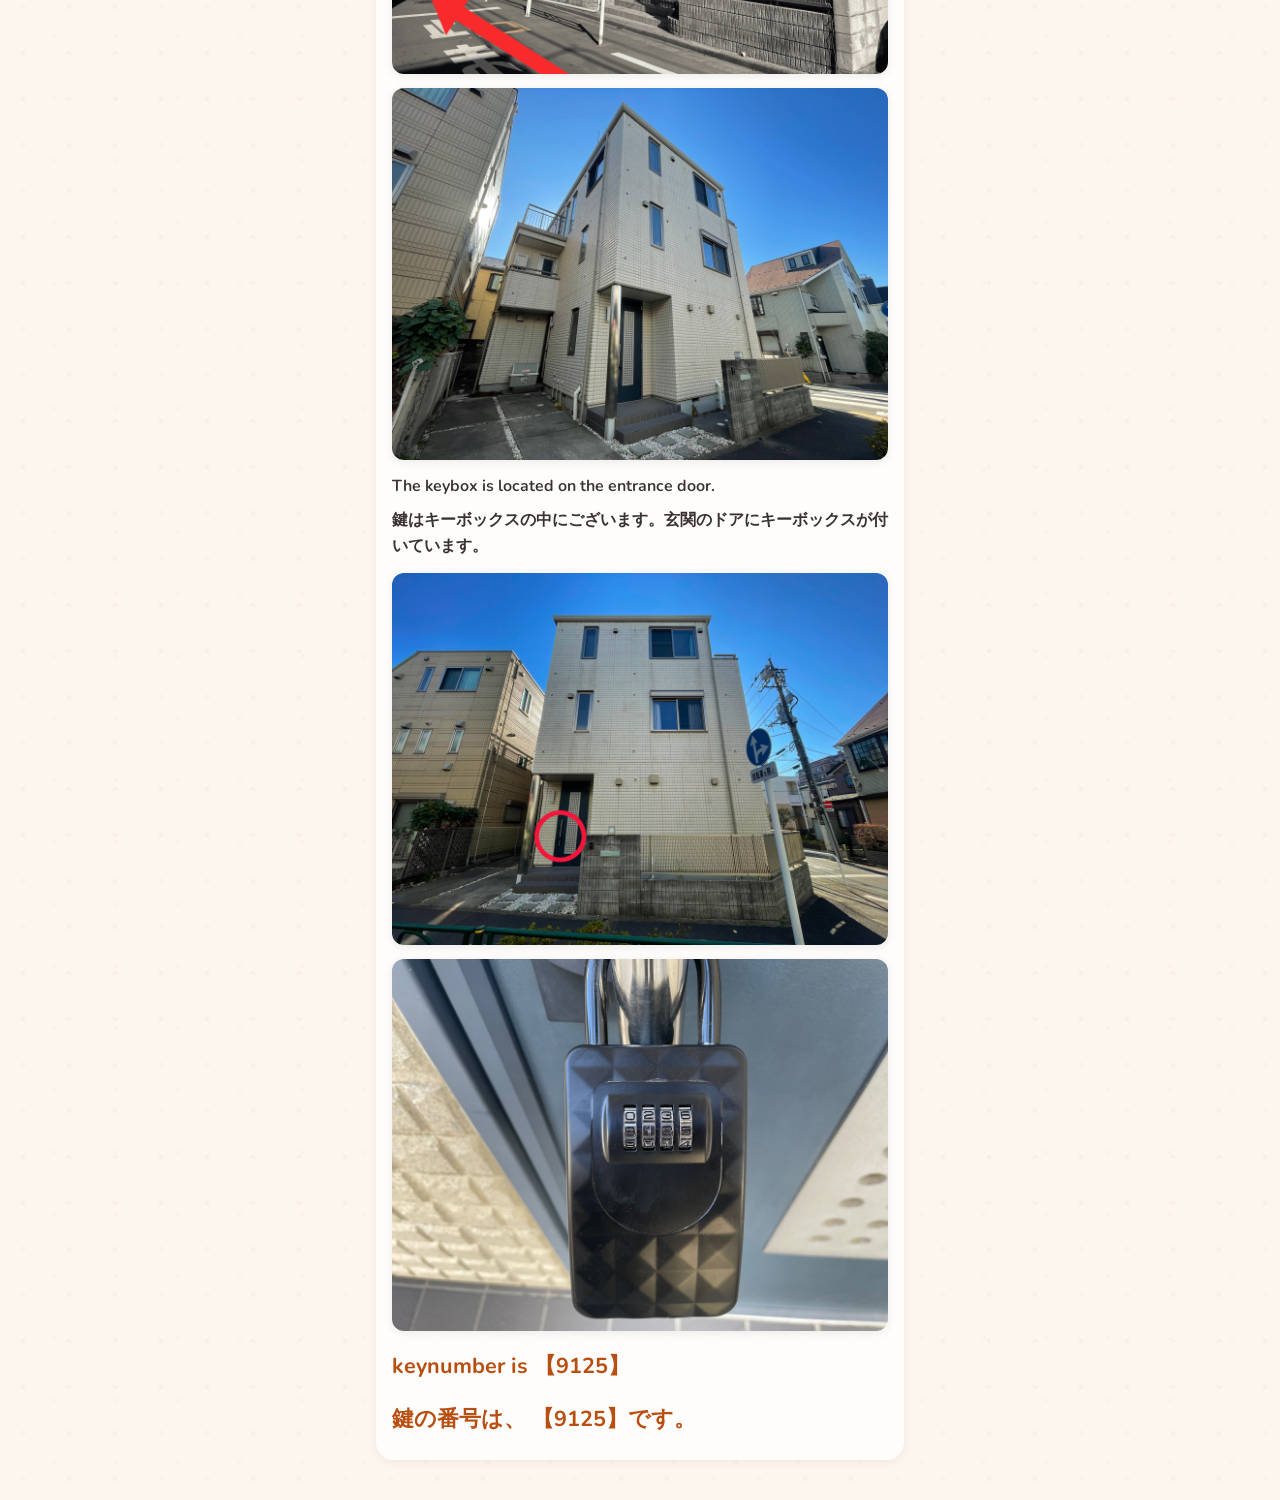
==== commit 6d887a95: "Fix image paths: normalize src/href to NFC so dakuten filenames resolve on GitHub Pages" ====
--- a/access/index.html
+++ b/access/index.html
@@ -27,20 +27,20 @@
 <h4>平井駅（総武線）徒歩9分</h4>
 <h3>From Hirai station to your accommodation</h3>
 <h4>平井駅から宿泊施設まで</h4>
-<figure><img src="../images/名称未設定のデザイン_(28).png" alt="名称未設定のデザイン (28).png" loading="lazy"></figure>
-<figure><img src="../images/名称未設定のデザイン_(29).png" alt="名称未設定のデザイン (29).png" loading="lazy"></figure>
-<figure><img src="../images/名称未設定のデザイン_(30).png" alt="名称未設定のデザイン (30).png" loading="lazy"></figure>
-<figure><img src="../images/名称未設定のデザイン_(32).png" alt="名称未設定のデザイン (32).png" loading="lazy"></figure>
-<figure><img src="../images/名称未設定のデザイン_(36).png" alt="名称未設定のデザイン (36).png" loading="lazy"></figure>
-<figure><img src="../images/名称未設定のデザイン_(35).png" alt="名称未設定のデザイン (35).png" loading="lazy"></figure>
-<figure><img src="../images/名称未設定のデザイン_(41).png" alt="名称未設定のデザイン (41).png" loading="lazy"></figure>
-<figure><img src="../images/名称未設定のデザイン_(40).png" alt="名称未設定のデザイン (40).png" loading="lazy"></figure>
-<figure><img src="../images/名称未設定のデザイン_(39).png" alt="名称未設定のデザイン (39).png" loading="lazy"></figure>
-<figure><img src="../images/名称未設定のデザイン_(38).png" alt="名称未設定のデザイン (38).png" loading="lazy"></figure>
+<figure><img src="../images/名称未設定のデザイン_(28).png" alt="名称未設定のデザイン (28).png" loading="lazy"></figure>
+<figure><img src="../images/名称未設定のデザイン_(29).png" alt="名称未設定のデザイン (29).png" loading="lazy"></figure>
+<figure><img src="../images/名称未設定のデザイン_(30).png" alt="名称未設定のデザイン (30).png" loading="lazy"></figure>
+<figure><img src="../images/名称未設定のデザイン_(32).png" alt="名称未設定のデザイン (32).png" loading="lazy"></figure>
+<figure><img src="../images/名称未設定のデザイン_(36).png" alt="名称未設定のデザイン (36).png" loading="lazy"></figure>
+<figure><img src="../images/名称未設定のデザイン_(35).png" alt="名称未設定のデザイン (35).png" loading="lazy"></figure>
+<figure><img src="../images/名称未設定のデザイン_(41).png" alt="名称未設定のデザイン (41).png" loading="lazy"></figure>
+<figure><img src="../images/名称未設定のデザイン_(40).png" alt="名称未設定のデザイン (40).png" loading="lazy"></figure>
+<figure><img src="../images/名称未設定のデザイン_(39).png" alt="名称未設定のデザイン (39).png" loading="lazy"></figure>
+<figure><img src="../images/名称未設定のデザイン_(38).png" alt="名称未設定のデザイン (38).png" loading="lazy"></figure>
 <figure><img src="../images/d32db460-b2ef-4a7e-900a-2f5ff96d43b7.jpg" alt="d32db460-b2ef-4a7e-900a-2f5ff96d43b7.jpg" loading="lazy"></figure>
 <p>The keybox is located on the entrance door.</p>
 <p>鍵はキーボックスの中にございます。玄関のドアにキーボックスが付いています。</p>
-<figure><img src="../images/名称未設定のデザイン_(27).png" alt="名称未設定のデザイン (27).png" loading="lazy"></figure>
+<figure><img src="../images/名称未設定のデザイン_(27).png" alt="名称未設定のデザイン (27).png" loading="lazy"></figure>
 <figure><img src="../images/a91fa7a5-d79e-462e-b444-6fe48a579fe3.jpg" alt="a91fa7a5-d79e-462e-b444-6fe48a579fe3.jpg" loading="lazy"></figure>
 <h3>keynumber is 【9125】</h3>
 <h3>鍵の番号は、 【9125】です。</h3></article>
--- a/assets/cute-pack.css
+++ b/assets/cute-pack.css
@@ -12,7 +12,8 @@
   .hero-house,
   .hero .mark,
   header.hero .mark,
-  body:not(.cp-emergency) .top-emoji {
+  body:not(.cp-emergency) .top-emoji,
+  body:not(.cp-emergency) .top h1 span[aria-hidden="true"] {
     display: inline-block;
     animation: cp-bob 3s ease-in-out infinite;
     will-change: transform;
@@ -113,6 +114,7 @@
 .em-btn,
 .lang-btn,
 .back-btn,
+.back,
 .back-footer a,
 .maps-btn,
 .map-link,
@@ -127,6 +129,7 @@
 .em-btn:active,
 .lang-btn:active,
 .back-btn:active,
+.back:active,
 .back-footer a:active,
 .maps-btn:active,
 .map-link:active,
@@ -137,6 +140,7 @@
 }
 
 .pl-btn:hover,
+.back:hover,
 .back-footer a:hover,
 .maps-btn:hover,
 .map-link:hover,
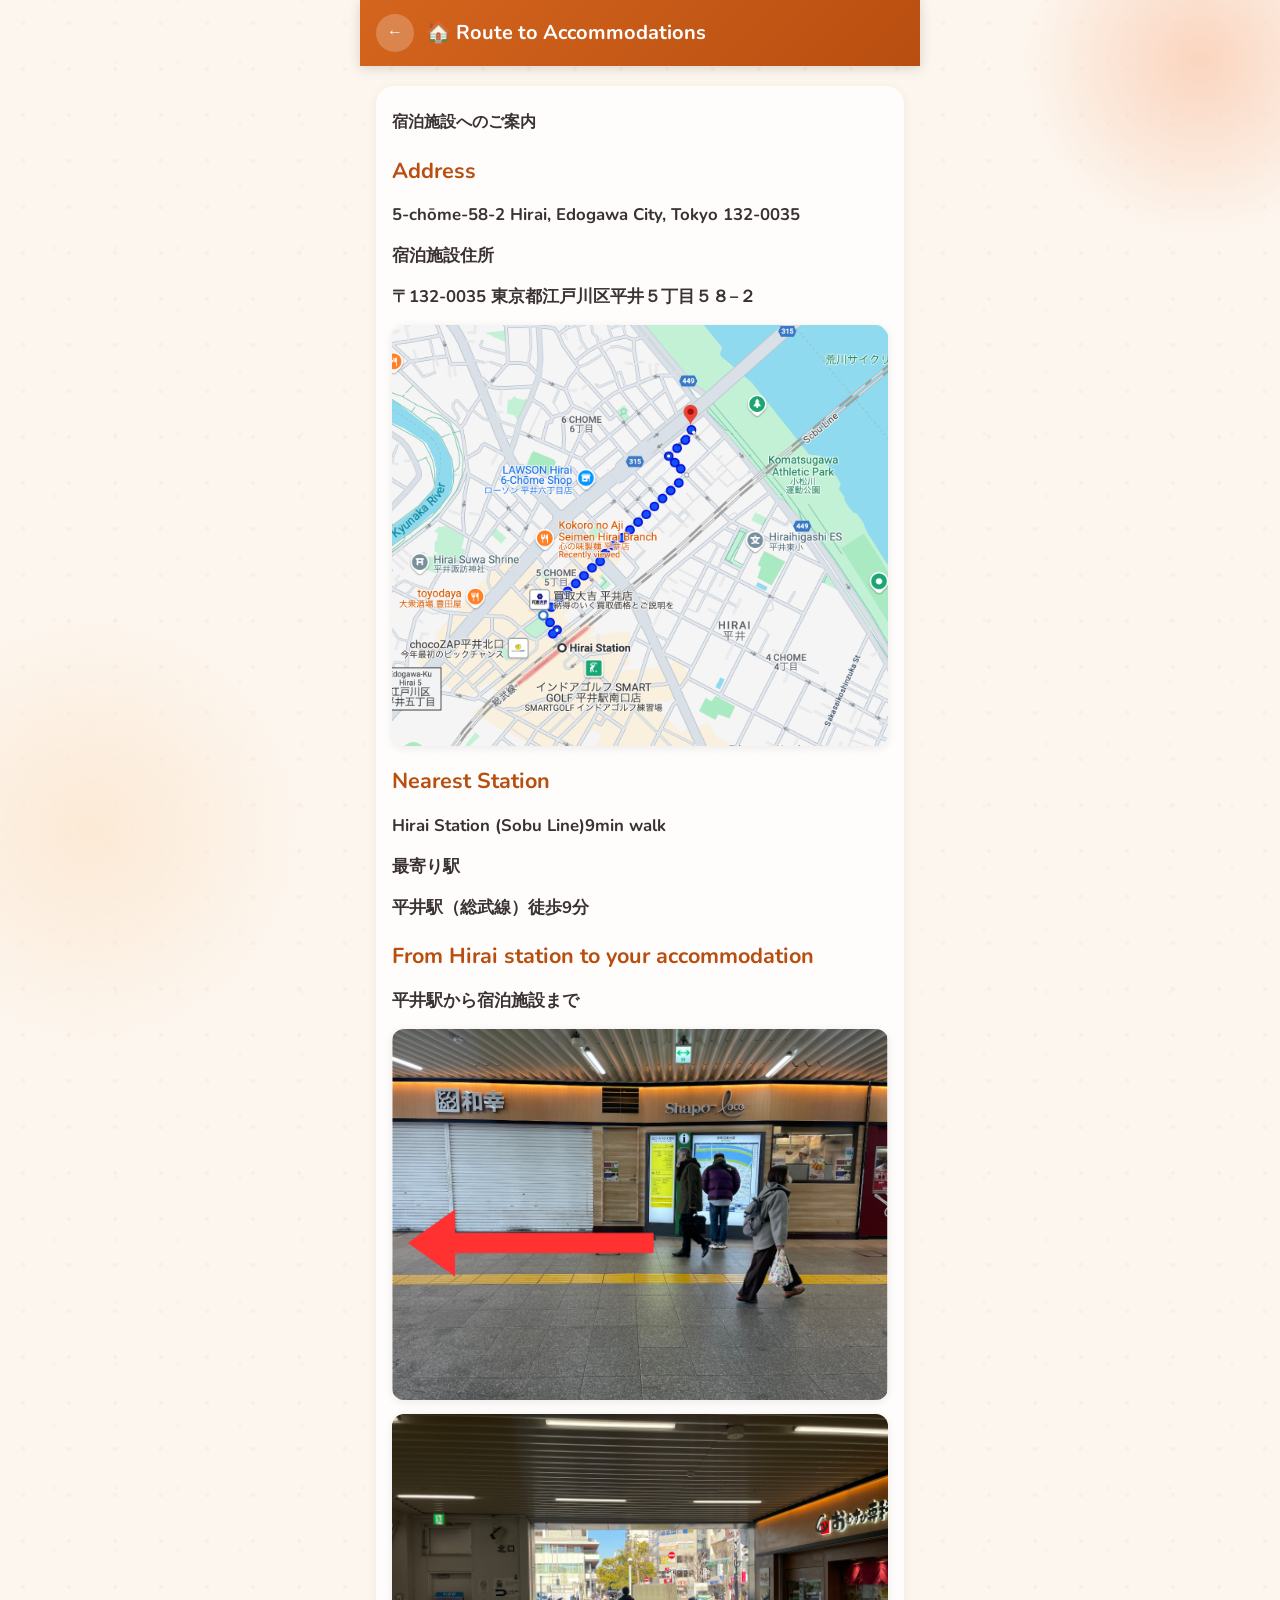
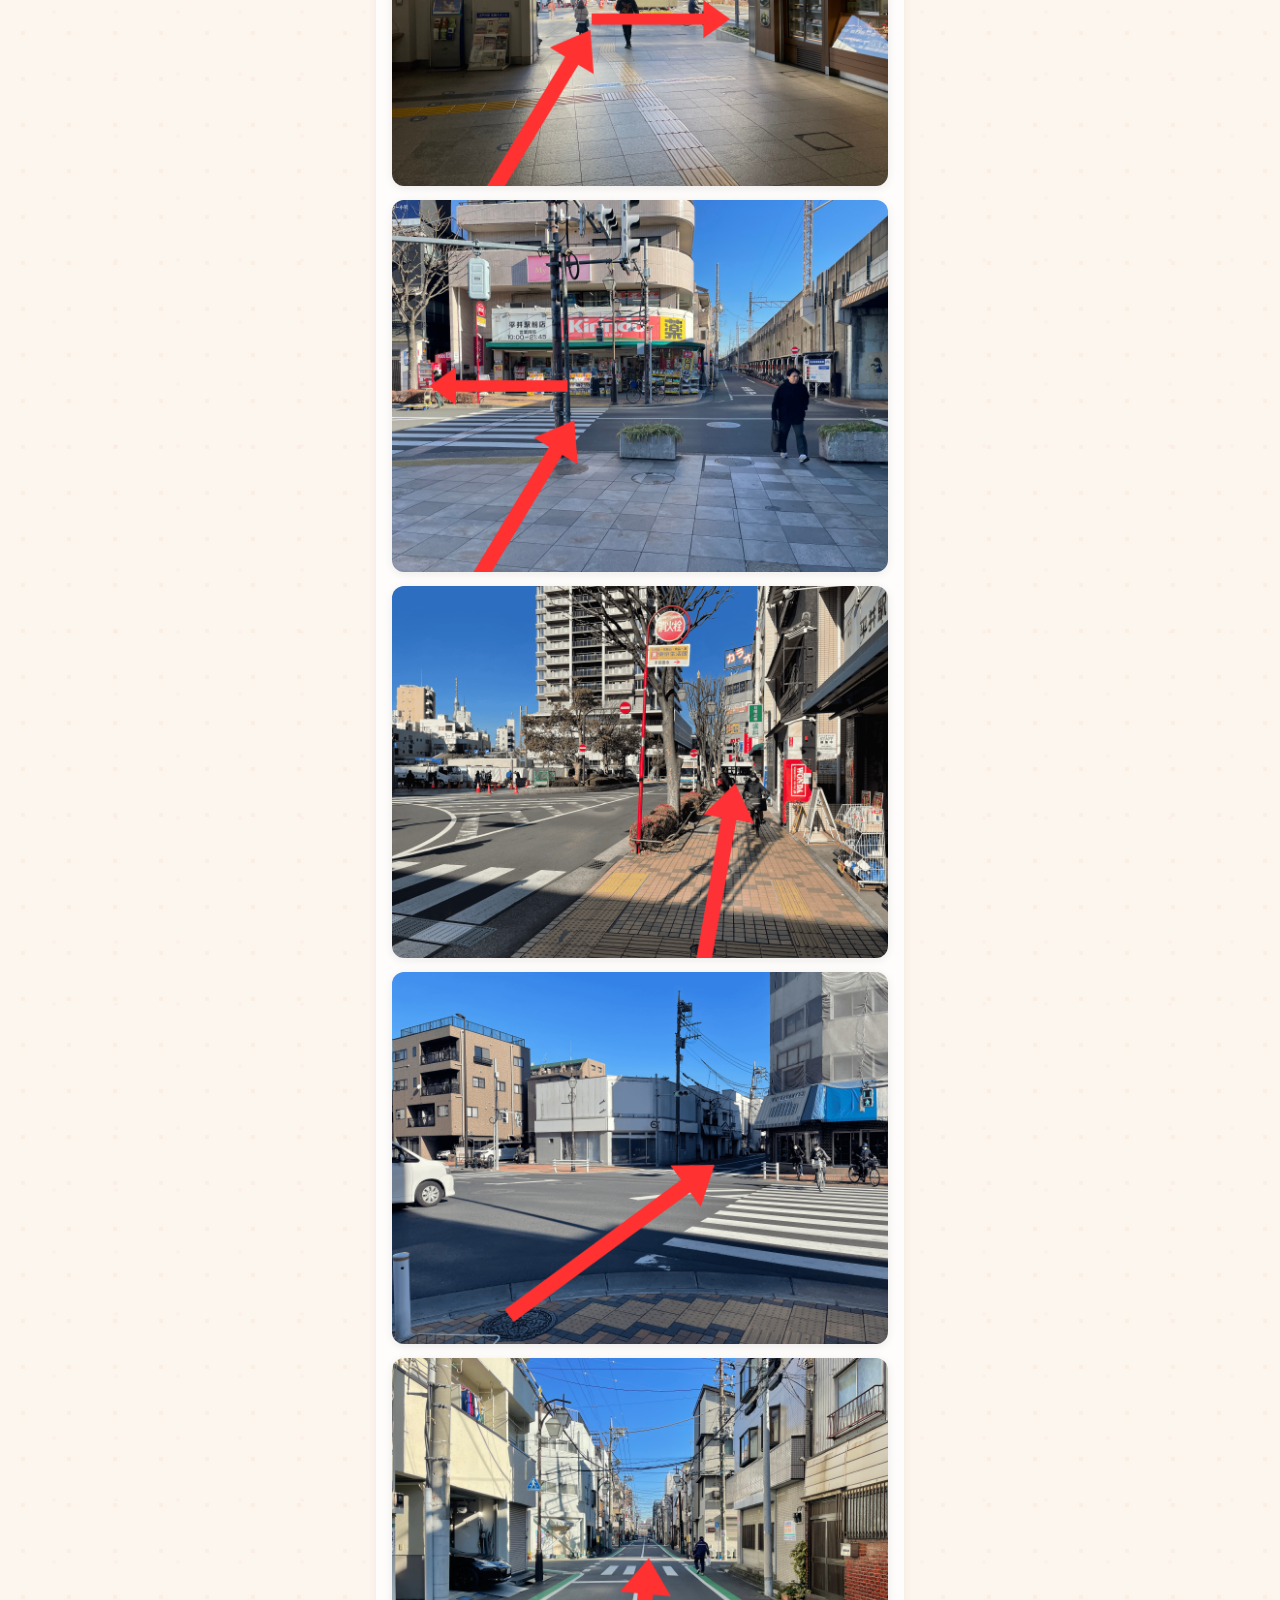
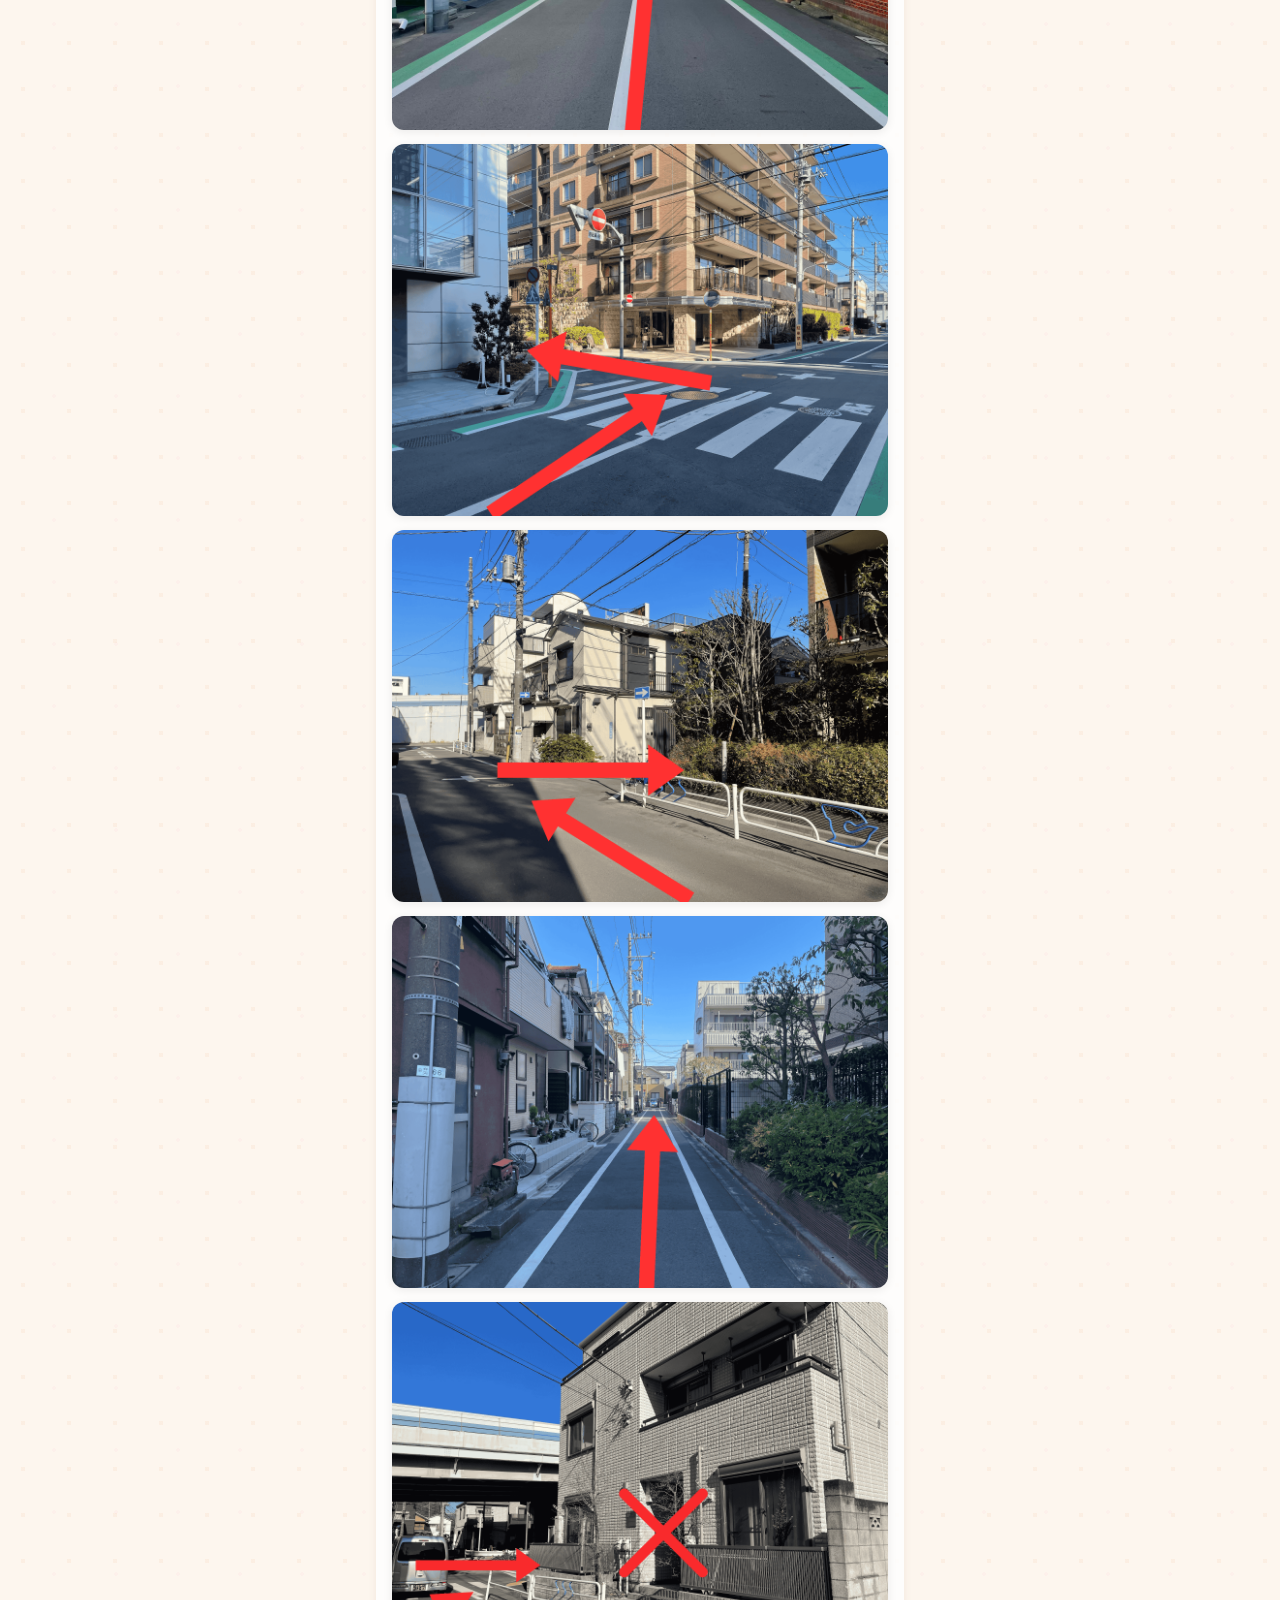
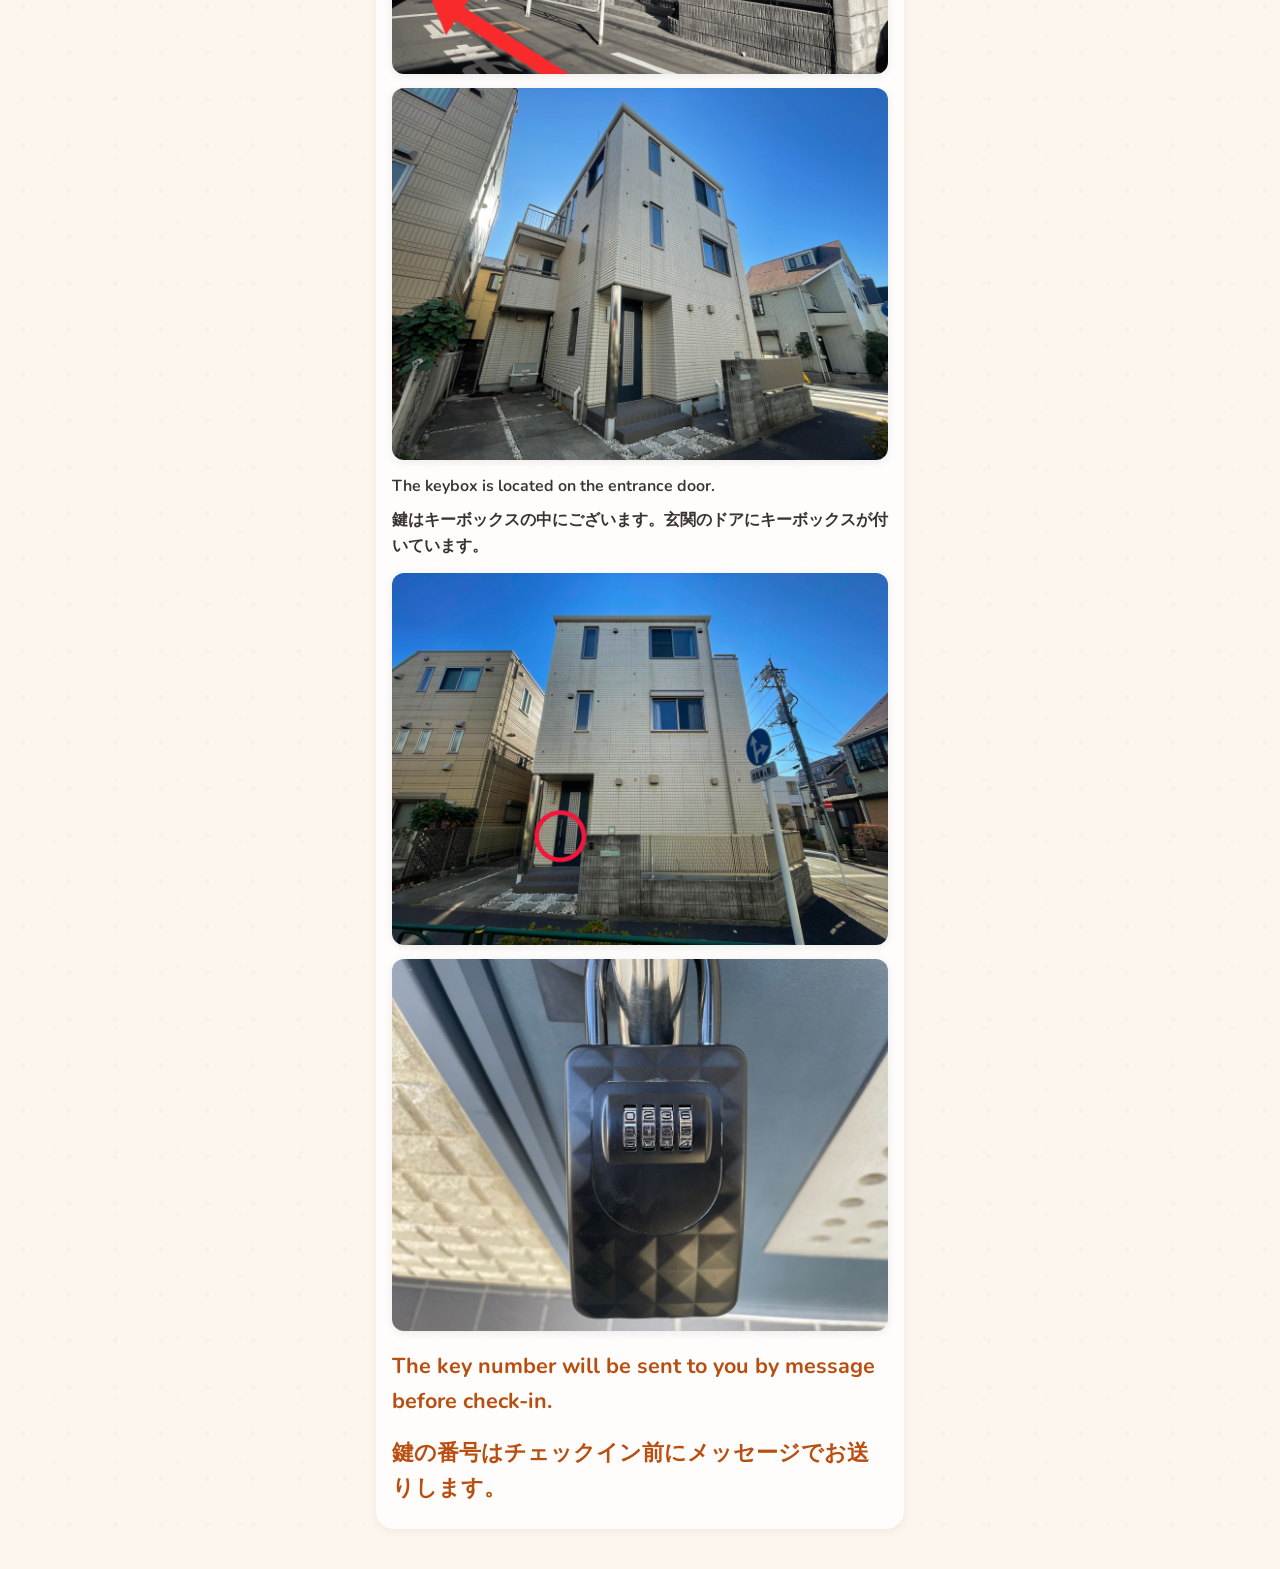
==== commit de686003: "Remove key number from access page and delete key information page" ====
--- a/access/index.html
+++ b/access/index.html
@@ -42,8 +42,8 @@
 <p>鍵はキーボックスの中にございます。玄関のドアにキーボックスが付いています。</p>
 <figure><img src="../images/名称未設定のデザイン_(27).png" alt="名称未設定のデザイン (27).png" loading="lazy"></figure>
 <figure><img src="../images/a91fa7a5-d79e-462e-b444-6fe48a579fe3.jpg" alt="a91fa7a5-d79e-462e-b444-6fe48a579fe3.jpg" loading="lazy"></figure>
-<h3>keynumber is 【9125】</h3>
-<h3>鍵の番号は、 【9125】です。</h3></article>
+<h3>The key number will be sent to you by message before check-in.</h3>
+<h3>鍵の番号はチェックイン前にメッセージでお送りします。</h3></article>
 
 </main>
   <script src="../assets/cute-pack.js" defer></script>
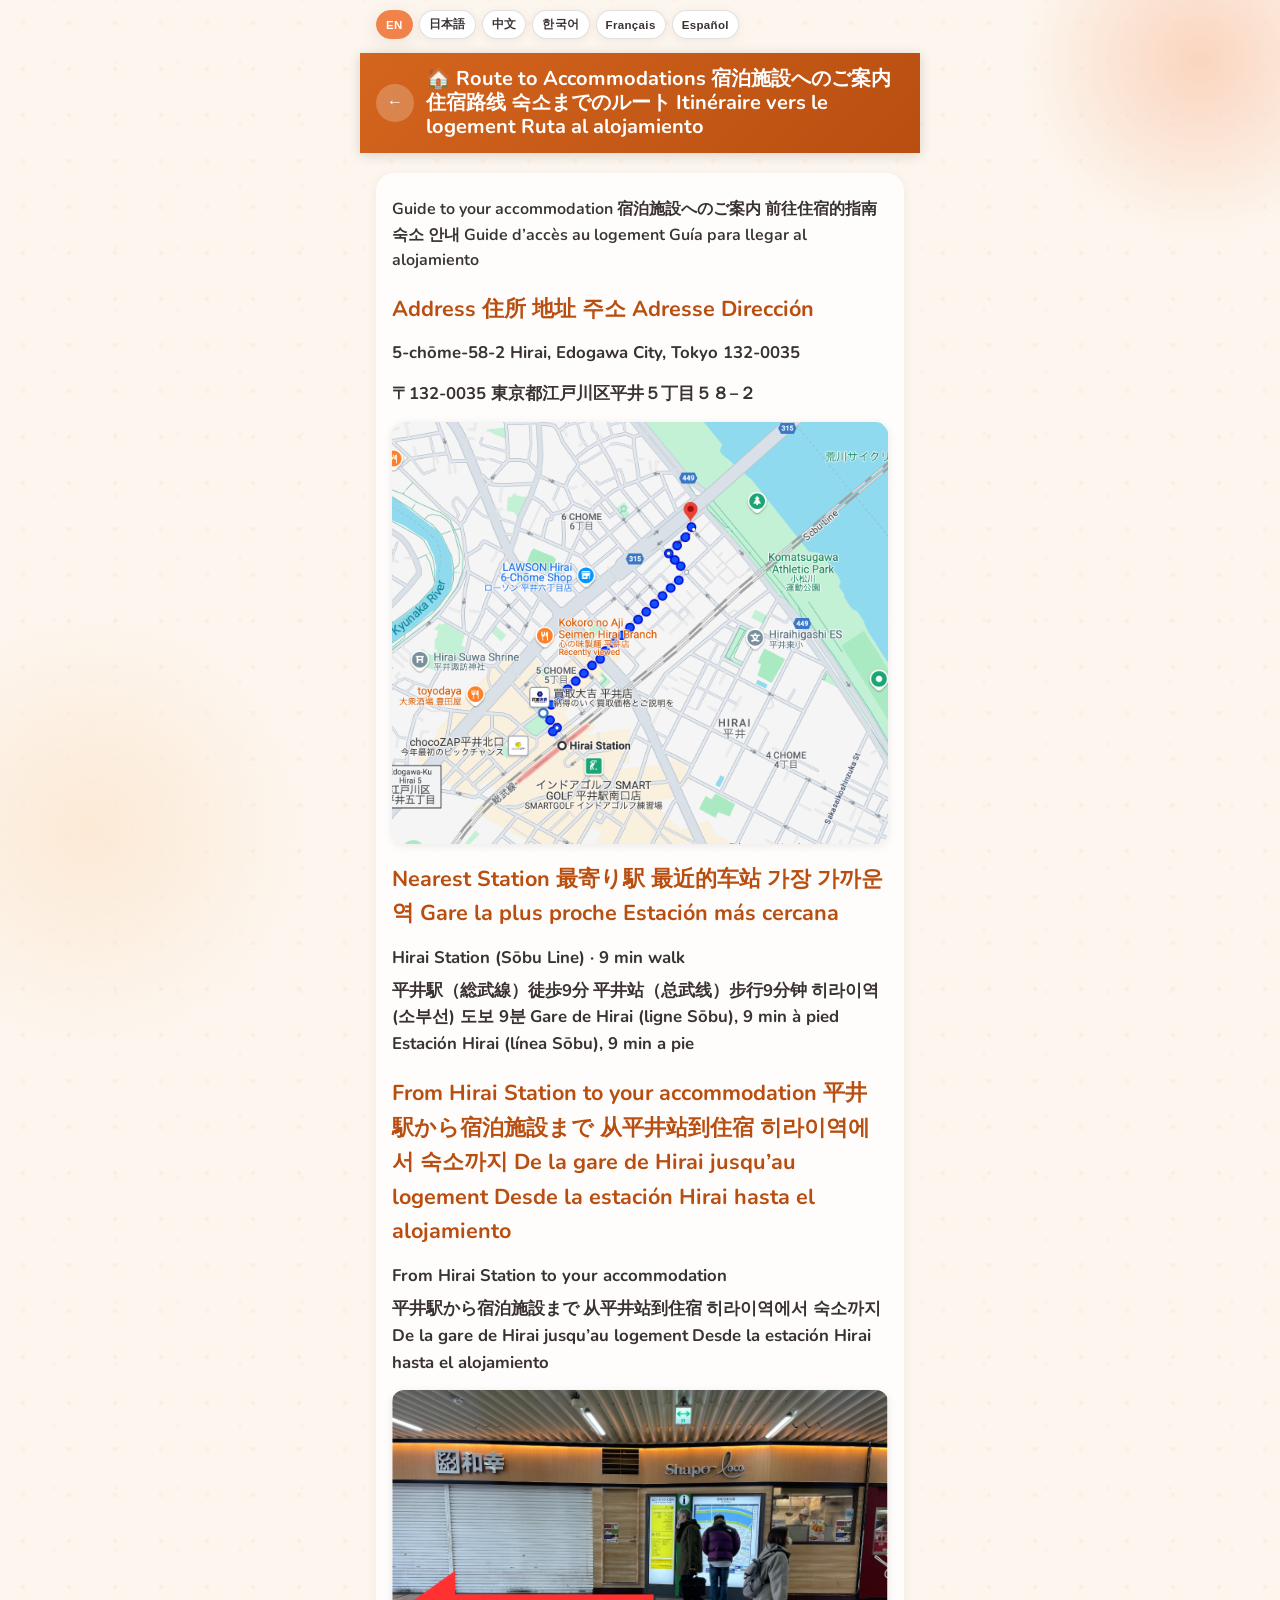
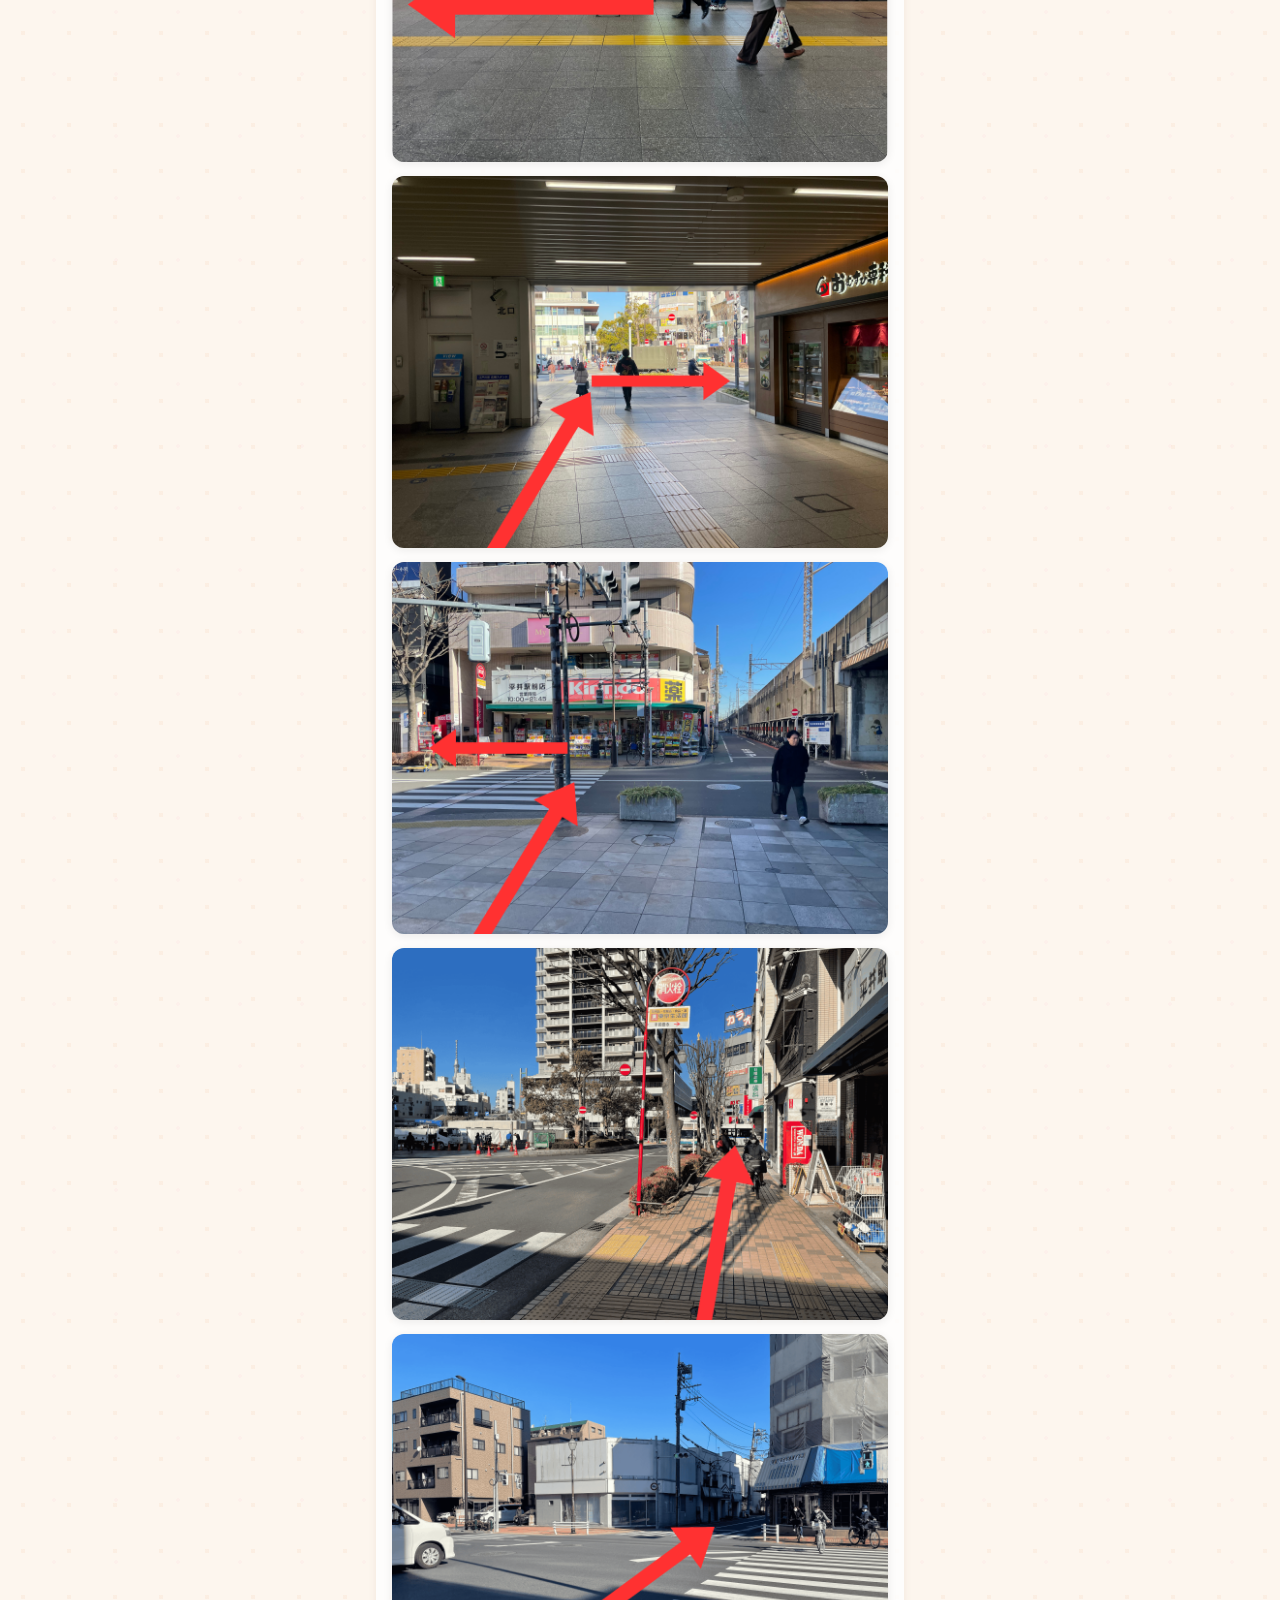
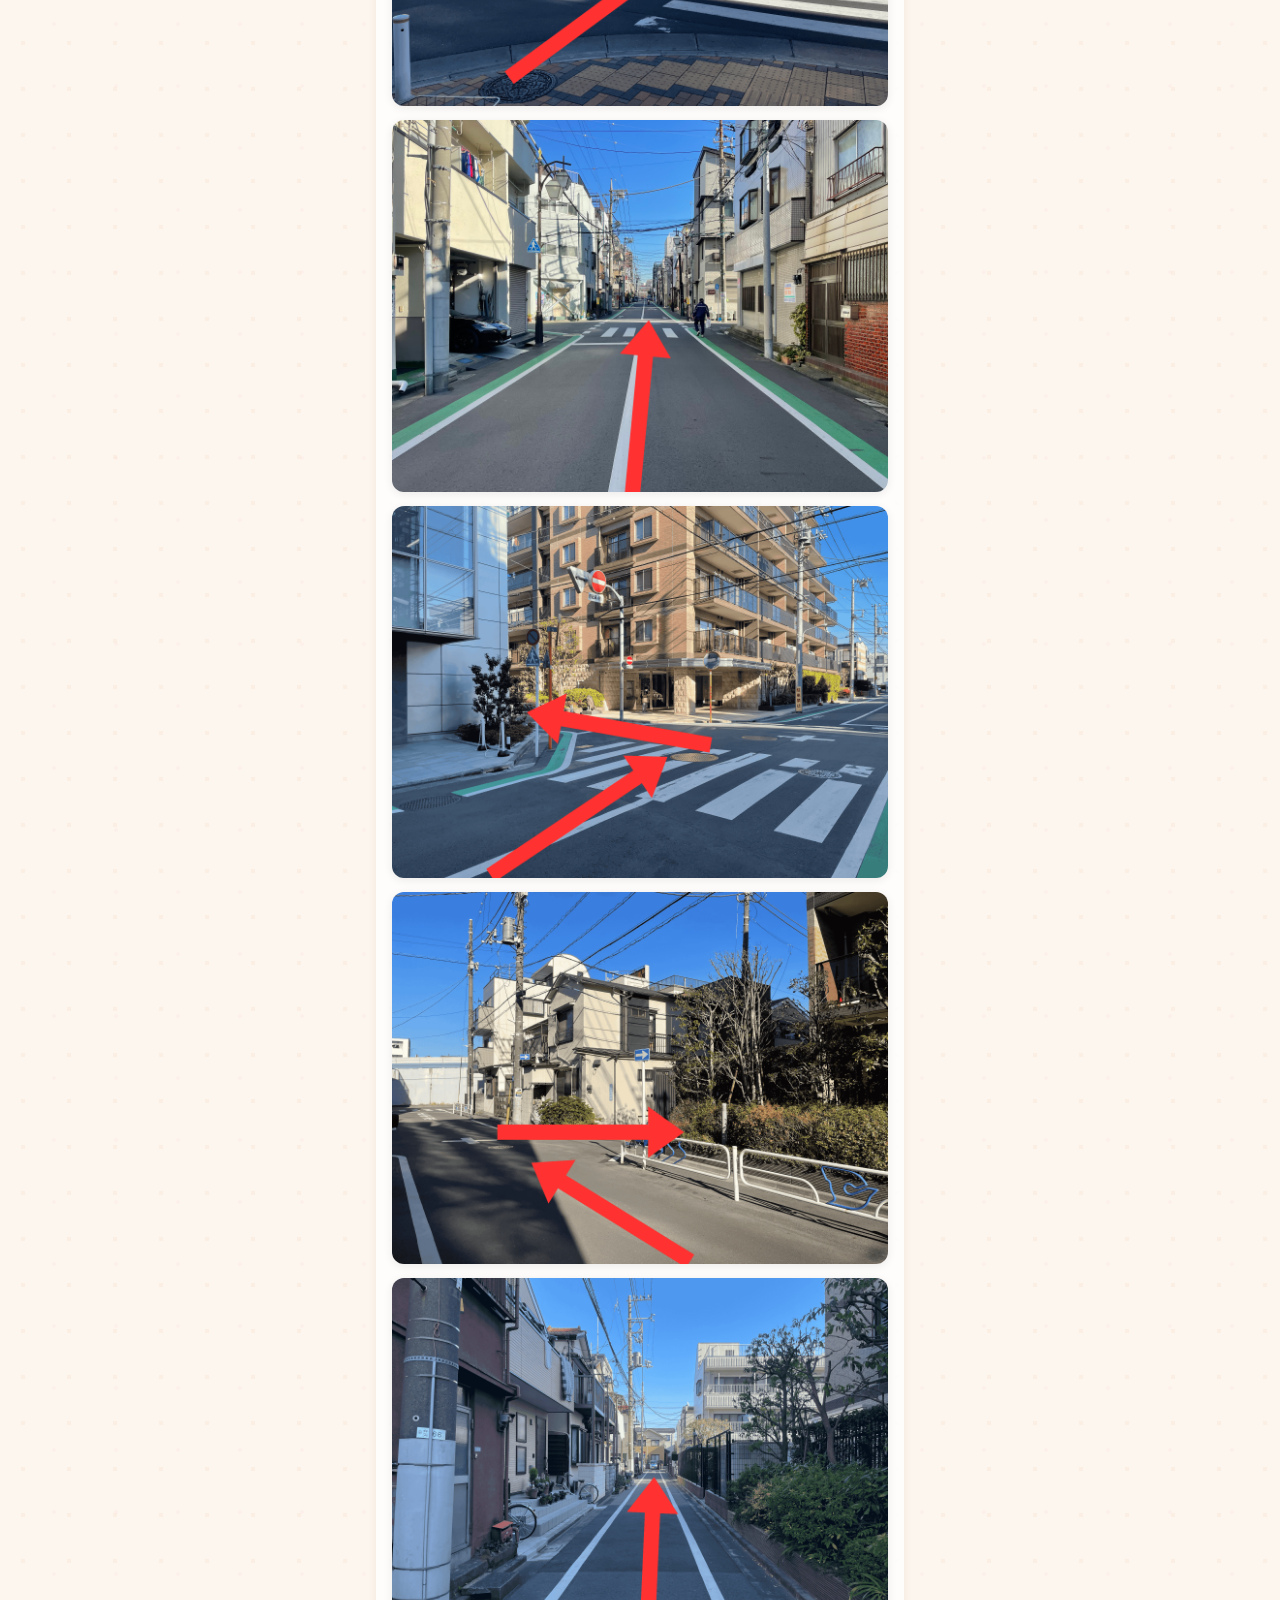
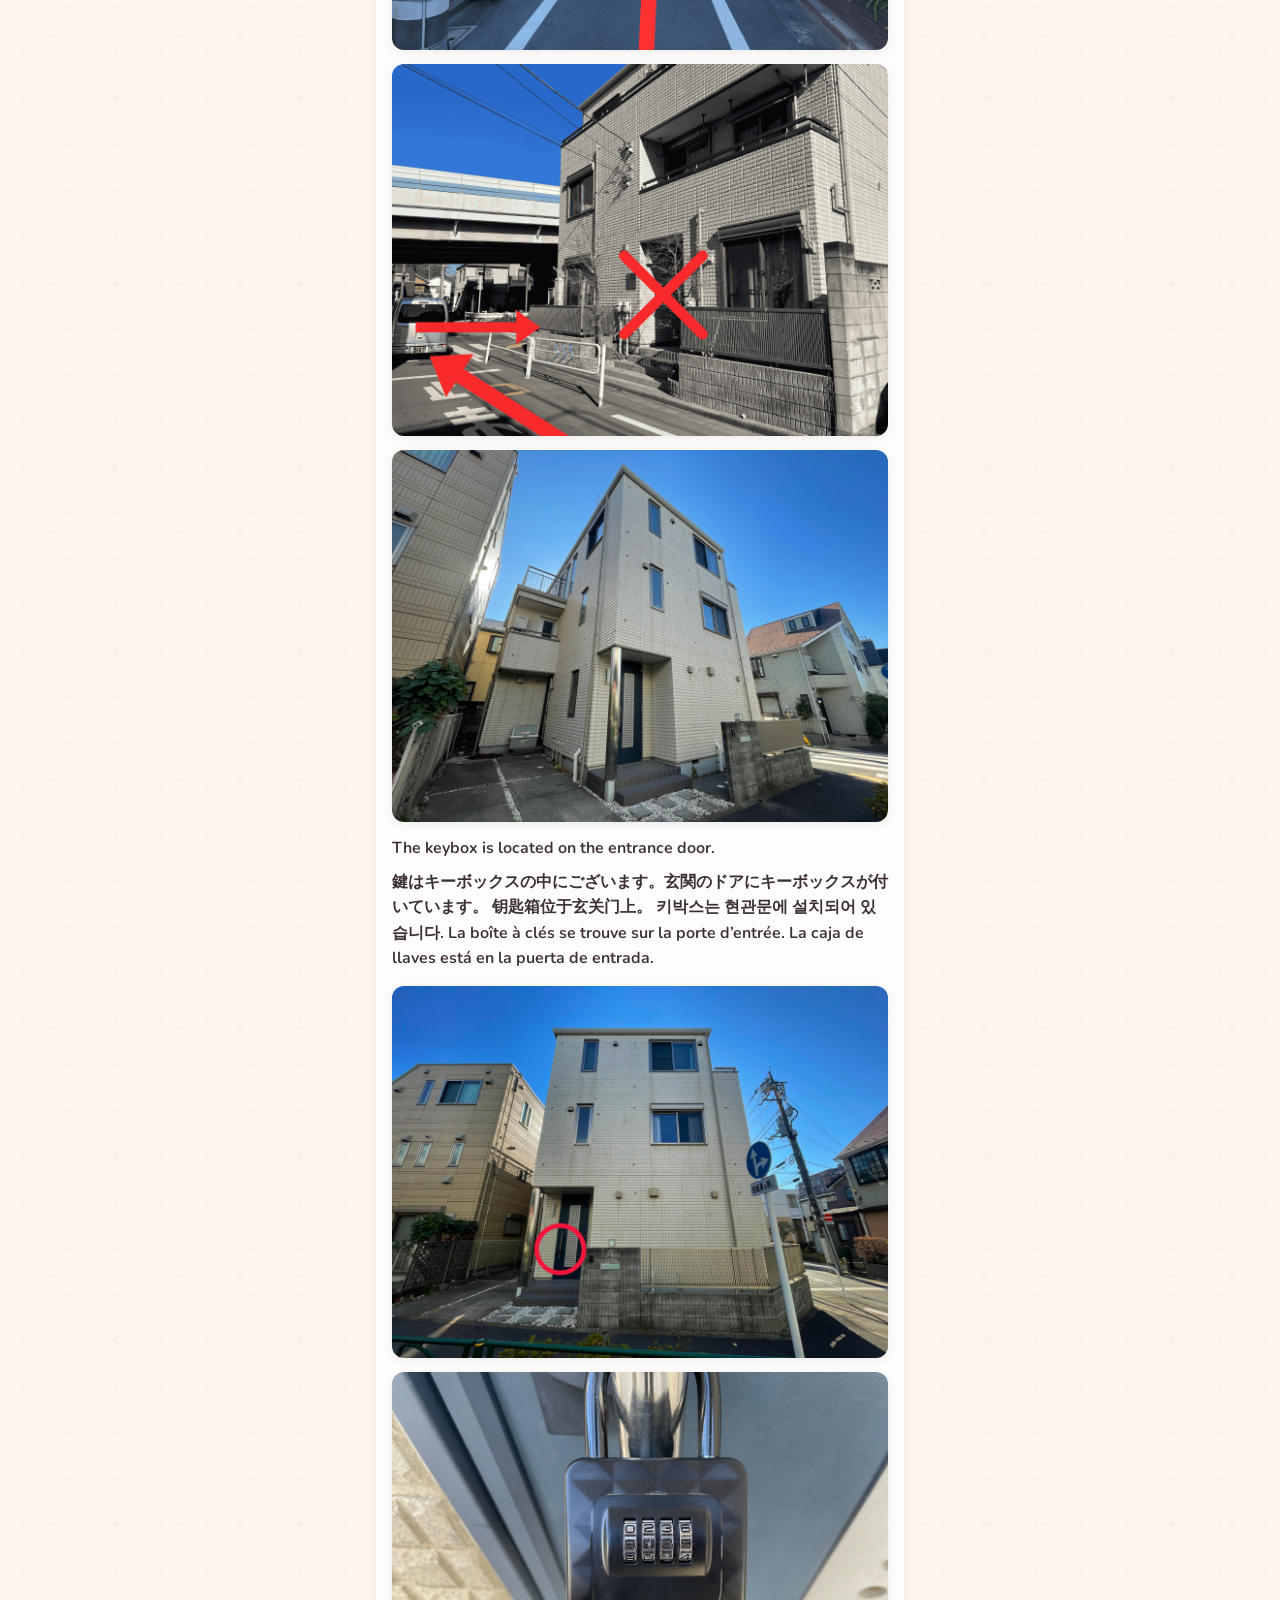
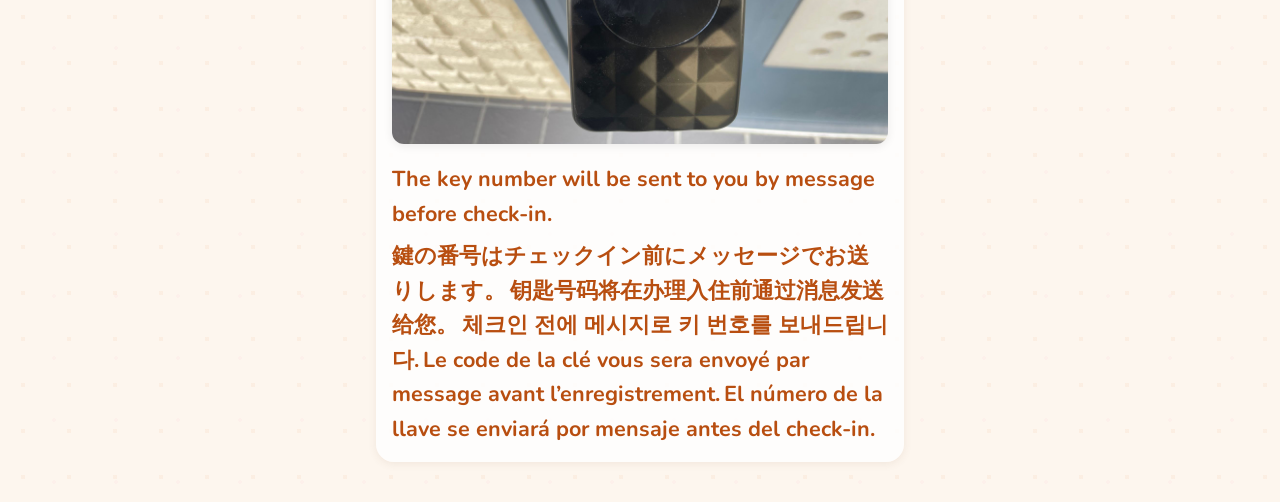
==== commit a2a137bf: "feat(i18n): add 6-language switcher and translations across all pages; introduce assets/i18n.js and " ====
--- a/access/index.html
+++ b/access/index.html
@@ -15,18 +15,68 @@
 </head>
 <body>
 <main>
-<div class="top"><a class="back" href="../">←</a><h1>🏠 Route to Accommodations</h1></div><article class="content"><p>宿泊施設へのご案内</p>
-<h3>Address</h3>
+<div class="lang-switcher" role="group" aria-label="Language">
+  <button type="button" data-lang="en">EN</button>
+  <button type="button" data-lang="ja">日本語</button>
+  <button type="button" data-lang="zh">中文</button>
+  <button type="button" data-lang="ko">한국어</button>
+  <button type="button" data-lang="fr">Français</button>
+  <button type="button" data-lang="es">Español</button>
+</div>
+<div class="top"><a class="back" href="../">←</a><h1>🏠 
+  <span class="lang-en">Route to Accommodations</span>
+  <span class="lang-ja">宿泊施設へのご案内</span>
+  <span class="lang-zh">住宿路线</span>
+  <span class="lang-ko">숙소までのルート</span>
+  <span class="lang-fr">Itinéraire vers le logement</span>
+  <span class="lang-es">Ruta al alojamiento</span>
+</h1></div><article class="content"><p>
+  <span class="lang-en">Guide to your accommodation</span>
+  <span class="lang-ja">宿泊施設へのご案内</span>
+  <span class="lang-zh">前往住宿的指南</span>
+  <span class="lang-ko">숙소 안내</span>
+  <span class="lang-fr">Guide d’accès au logement</span>
+  <span class="lang-es">Guía para llegar al alojamiento</span>
+</p>
+<h3>
+  <span class="lang-en">Address</span>
+  <span class="lang-ja">住所</span>
+  <span class="lang-zh">地址</span>
+  <span class="lang-ko">주소</span>
+  <span class="lang-fr">Adresse</span>
+  <span class="lang-es">Dirección</span>
+</h3>
 <h4>5-chōme-58-2 Hirai, Edogawa City, Tokyo 132-0035</h4>
-<h4>宿泊施設住所</h4>
 <h4>〒132-0035 東京都江戸川区平井５丁目５８−２</h4>
 <figure><img src="../images/スクリーンショット_2025-01-16_9.47.20.png" alt="スクリーンショット 2025-01-16 9.47.20.png" loading="lazy"></figure>
-<h3>Nearest Station</h3>
-<h4>Hirai Station (Sobu Line)9min walk</h4>
-<h4>最寄り駅</h4>
-<h4>平井駅（総武線）徒歩9分</h4>
-<h3>From Hirai station to your accommodation</h3>
-<h4>平井駅から宿泊施設まで</h4>
+<h3>
+  <span class="lang-en">Nearest Station</span>
+  <span class="lang-ja">最寄り駅</span>
+  <span class="lang-zh">最近的车站</span>
+  <span class="lang-ko">가장 가까운 역</span>
+  <span class="lang-fr">Gare la plus proche</span>
+  <span class="lang-es">Estación más cercana</span>
+</h3>
+<h4 class="lang-en">Hirai Station (Sōbu Line) · 9 min walk</h4>
+<h4 class="lang-ja">平井駅（総武線）徒歩9分</h4>
+<h4 class="lang-zh">平井站（总武线）步行9分钟</h4>
+<h4 class="lang-ko">히라이역(소부선) 도보 9분</h4>
+<h4 class="lang-fr">Gare de Hirai (ligne Sōbu), 9 min à pied</h4>
+<h4 class="lang-es">Estación Hirai (línea Sōbu), 9 min a pie</h4>
+<h3>
+  <span class="lang-en">From Hirai Station to your accommodation</span>
+  <span class="lang-ja">平井駅から宿泊施設まで</span>
+  <span class="lang-zh">从平井站到住宿</span>
+  <span class="lang-ko">히라이역에서 숙소까지</span>
+  <span class="lang-fr">De la gare de Hirai jusqu’au logement</span>
+  <span class="lang-es">Desde la estación Hirai hasta el alojamiento</span>
+</h3>
+<h4 class="lang-en">From Hirai Station to your accommodation</h4>
+<h4 class="lang-ja">平井駅から宿泊施設まで</h4>
+<h4 class="lang-zh">从平井站到住宿</h4>
+<h4 class="lang-ko">히라이역에서 숙소까지</h4>
+<h4 class="lang-fr">De la gare de Hirai jusqu’au logement</h4>
+<h4 class="lang-es">Desde la estación Hirai hasta el alojamiento</h4>
 <figure><img src="../images/名称未設定のデザイン_(28).png" alt="名称未設定のデザイン (28).png" loading="lazy"></figure>
 <figure><img src="../images/名称未設定のデザイン_(29).png" alt="名称未設定のデザイン (29).png" loading="lazy"></figure>
 <figure><img src="../images/名称未設定のデザイン_(30).png" alt="名称未設定のデザイン (30).png" loading="lazy"></figure>
@@ -38,14 +88,23 @@
 <figure><img src="../images/名称未設定のデザイン_(39).png" alt="名称未設定のデザイン (39).png" loading="lazy"></figure>
 <figure><img src="../images/名称未設定のデザイン_(38).png" alt="名称未設定のデザイン (38).png" loading="lazy"></figure>
 <figure><img src="../images/d32db460-b2ef-4a7e-900a-2f5ff96d43b7.jpg" alt="d32db460-b2ef-4a7e-900a-2f5ff96d43b7.jpg" loading="lazy"></figure>
-<p>The keybox is located on the entrance door.</p>
-<p>鍵はキーボックスの中にございます。玄関のドアにキーボックスが付いています。</p>
+<p class="lang-en">The keybox is located on the entrance door.</p>
+<p class="lang-ja">鍵はキーボックスの中にございます。玄関のドアにキーボックスが付いています。</p>
+<p class="lang-zh">钥匙箱位于玄关门上。</p>
+<p class="lang-ko">키박스는 현관문에 설치되어 있습니다.</p>
+<p class="lang-fr">La boîte à clés se trouve sur la porte d’entrée.</p>
+<p class="lang-es">La caja de llaves está en la puerta de entrada.</p>
 <figure><img src="../images/名称未設定のデザイン_(27).png" alt="名称未設定のデザイン (27).png" loading="lazy"></figure>
 <figure><img src="../images/a91fa7a5-d79e-462e-b444-6fe48a579fe3.jpg" alt="a91fa7a5-d79e-462e-b444-6fe48a579fe3.jpg" loading="lazy"></figure>
-<h3>The key number will be sent to you by message before check-in.</h3>
-<h3>鍵の番号はチェックイン前にメッセージでお送りします。</h3></article>
+<h3 class="lang-en">The key number will be sent to you by message before check-in.</h3>
+<h3 class="lang-ja">鍵の番号はチェックイン前にメッセージでお送りします。</h3>
+<h3 class="lang-zh">钥匙号码将在办理入住前通过消息发送给您。</h3>
+<h3 class="lang-ko">체크인 전에 메시지로 키 번호를 보내드립니다.</h3>
+<h3 class="lang-fr">Le code de la clé vous sera envoyé par message avant l’enregistrement.</h3>
+<h3 class="lang-es">El número de la llave se enviará por mensaje antes del check‑in.</h3></article>
 
 </main>
+  <script src="../assets/i18n.js" defer></script>
   <script src="../assets/cute-pack.js" defer></script>
 </body>
-</html>+</html>
--- a/assets/site.css
+++ b/assets/site.css
@@ -8,3 +8,26 @@
 .top{position:sticky;top:0;background:linear-gradient(135deg,var(--teal),var(--teal-dark));color:white;margin:0 0 20px;padding:14px 16px;display:flex;align-items:center;gap:12px;box-shadow:0 2px 12px rgba(0,0,0,.15);z-index:5}.back{color:white;text-decoration:none;background:rgba(255,255,255,.22);width:38px;height:38px;border-radius:50%;display:grid;place-items:center;font-weight:900;flex-shrink:0}.top h1{font-size:1.25rem;margin:0;line-height:1.2}
 .content{margin:0 16px;background:rgba(255,255,255,.82);border-radius:18px;padding:16px;box-shadow:var(--shadow-sm)}h3{font-size:1.35rem;color:var(--teal-dark);margin:18px 0 8px}h4,h5{font-size:1.05rem;margin:14px 0 6px;color:var(--text)}p{margin:8px 0;font-weight:650}ul{padding-left:1.2rem}li{margin:6px 0}figure{margin:14px 0}img{width:100%;height:auto;border-radius:12px;display:block;box-shadow:0 2px 10px rgba(0,0,0,.08)}code{font-family:ui-monospace,SFMono-Regular,Menlo,monospace;background:#f7ead5;border-radius:6px;padding:2px 5px}.note{background:#fff7ed;border-left:5px solid var(--orange);border-radius:12px;padding:12px 14px;margin:18px 0;font-weight:800}
 @media(max-width:420px){.btn-grid{grid-template-columns:1fr}.hero{padding-top:42px}.pl-btn{padding:16px 12px}}
+
+a{overflow-wrap:anywhere}
+
+/* --- i18n visibility --- */
+/* Hide all language-specific blocks by default; show only the active one via [data-lang] on body */
+[class^="lang-"], [class*=" lang-"] { display: none; }
+.pl-en, .pl-ja { display: none; } /* index menu existing labels map to en/ja */
+
+[data-lang="en"] .lang-en, [data-lang="en"] .pl-en { display: revert; }
+[data-lang="ja"] .lang-ja, [data-lang="ja"] .pl-ja { display: revert; }
+[data-lang="zh"] .lang-zh { display: revert; }
+[data-lang="ko"] .lang-ko { display: revert; }
+[data-lang="fr"] .lang-fr { display: revert; }
+[data-lang="es"] .lang-es { display: revert; }
+
+/* Ensure inline text keeps inline layout when revealed */
+.lang-en,.lang-ja,.lang-zh,.lang-ko,.lang-fr,.lang-es{ display: inline; }
+
+/* --- Language switcher --- */
+.lang-switcher{ position:relative; z-index:6; margin:10px 16px 14px; display:flex; flex-wrap:wrap; gap:6px; }
+.lang-switcher button{ appearance:none; border:1px solid rgba(0,0,0,.12); background:#fff; color:var(--text); padding:6px 9px; border-radius:999px; font-weight:800; font-size:.72rem; letter-spacing:.03em; cursor:pointer; box-shadow:var(--shadow-sm); }
+.lang-switcher button.active{ background:var(--orange); border-color:var(--orange); color:#fff; box-shadow:var(--shadow-md); }
+.lang-switcher button:focus-visible{ outline:2px solid var(--orange); outline-offset:2px; }
